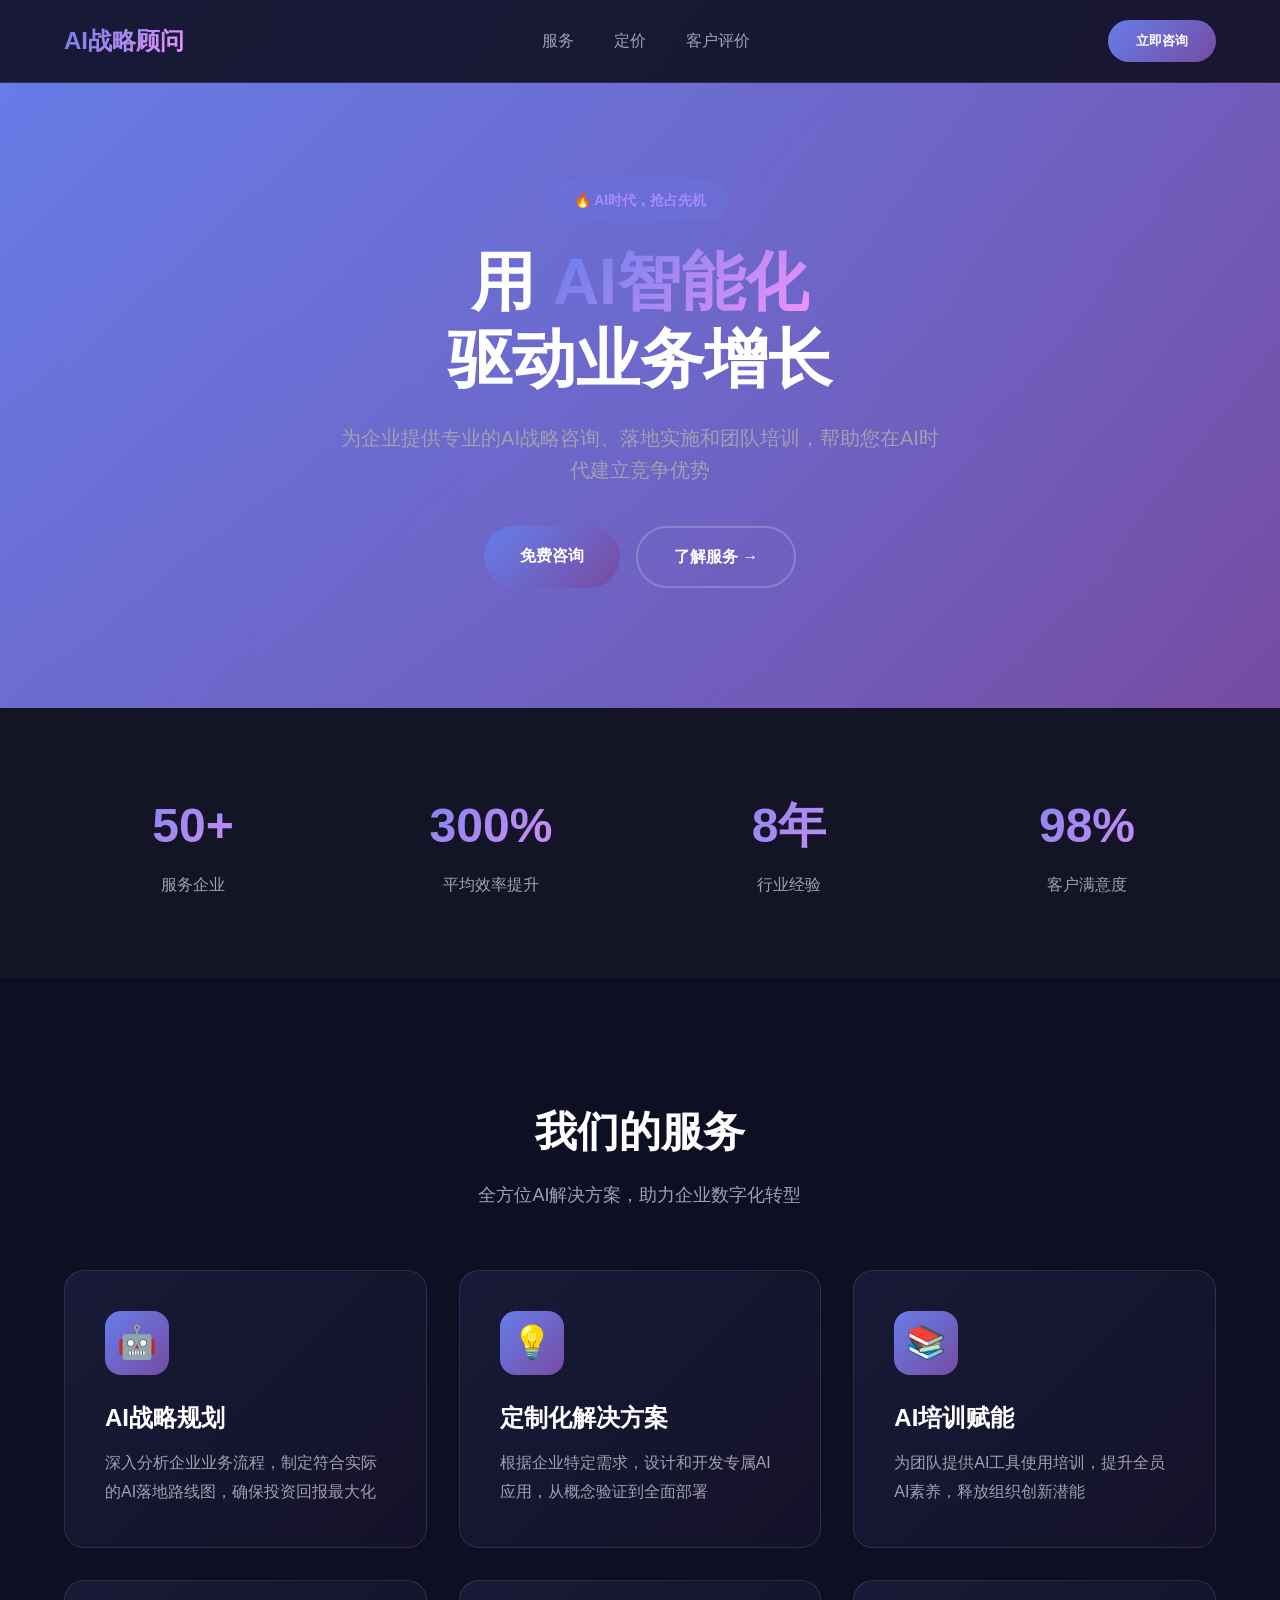
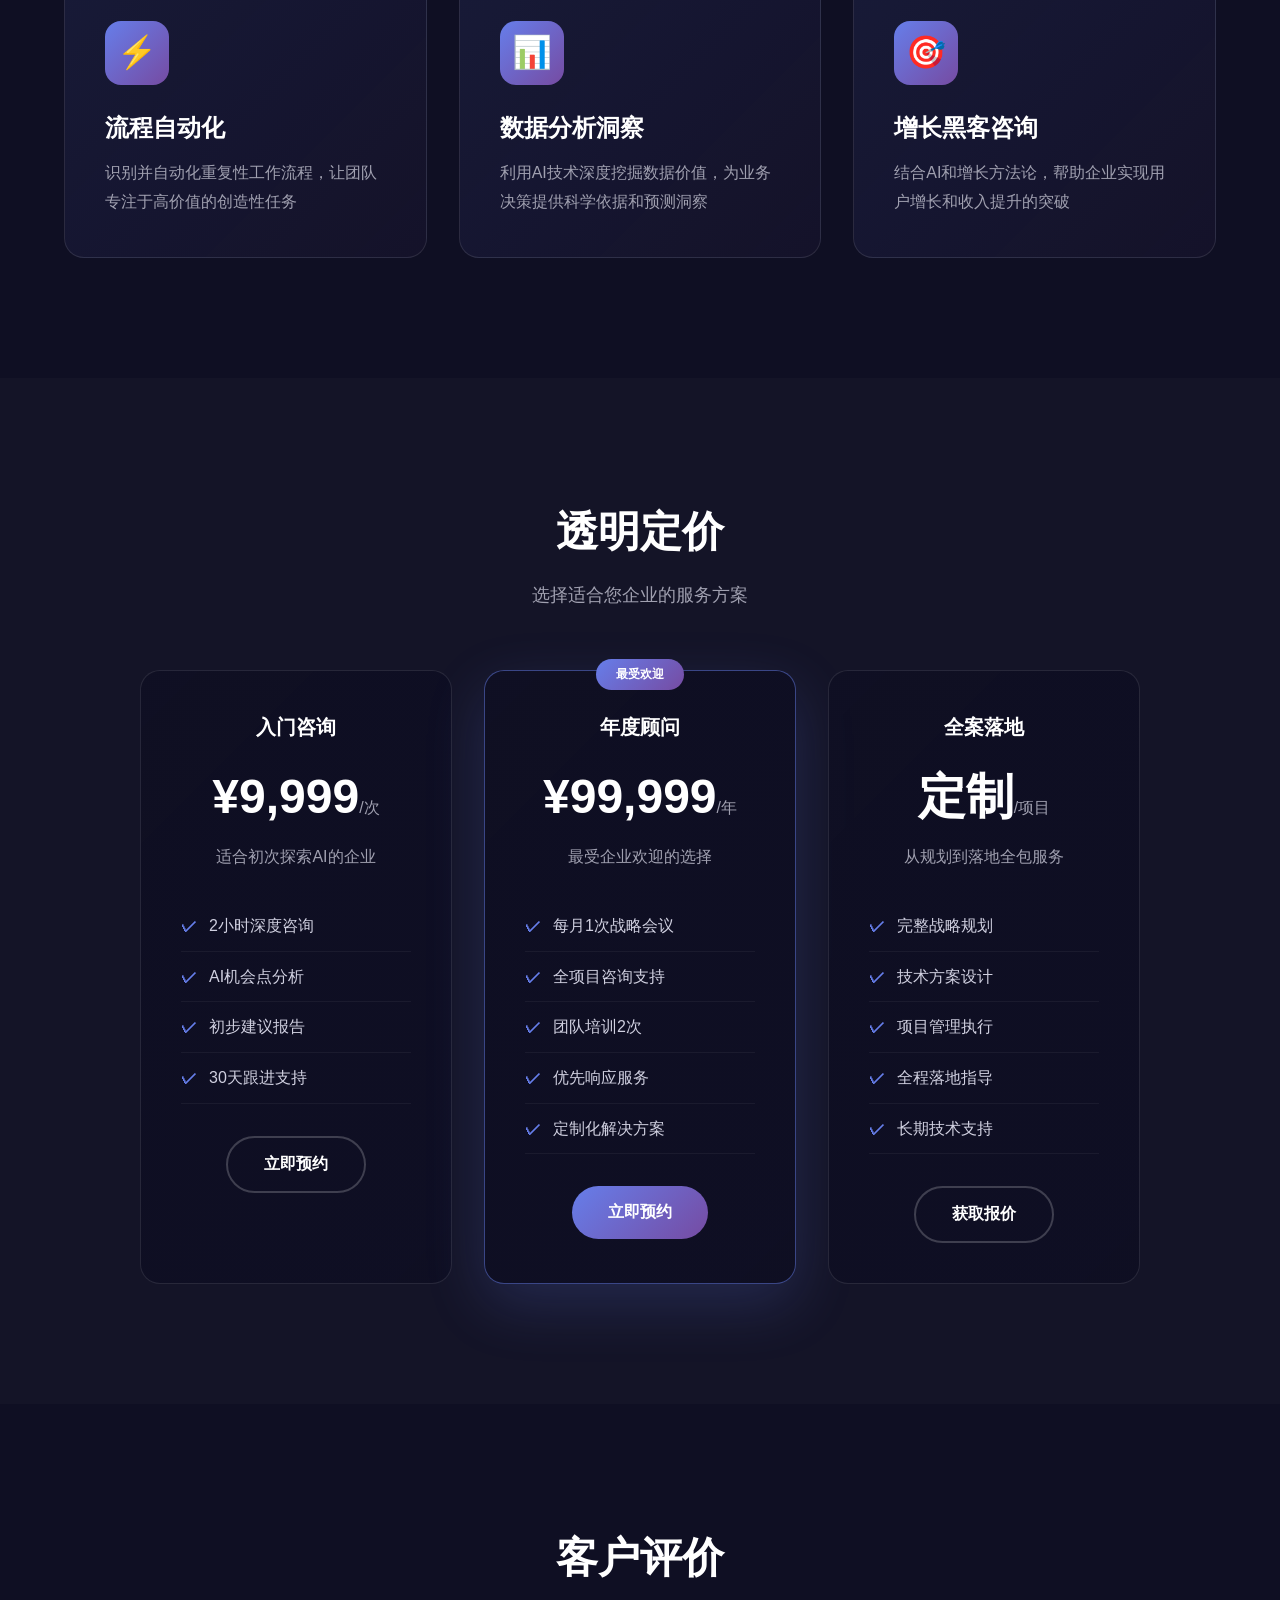
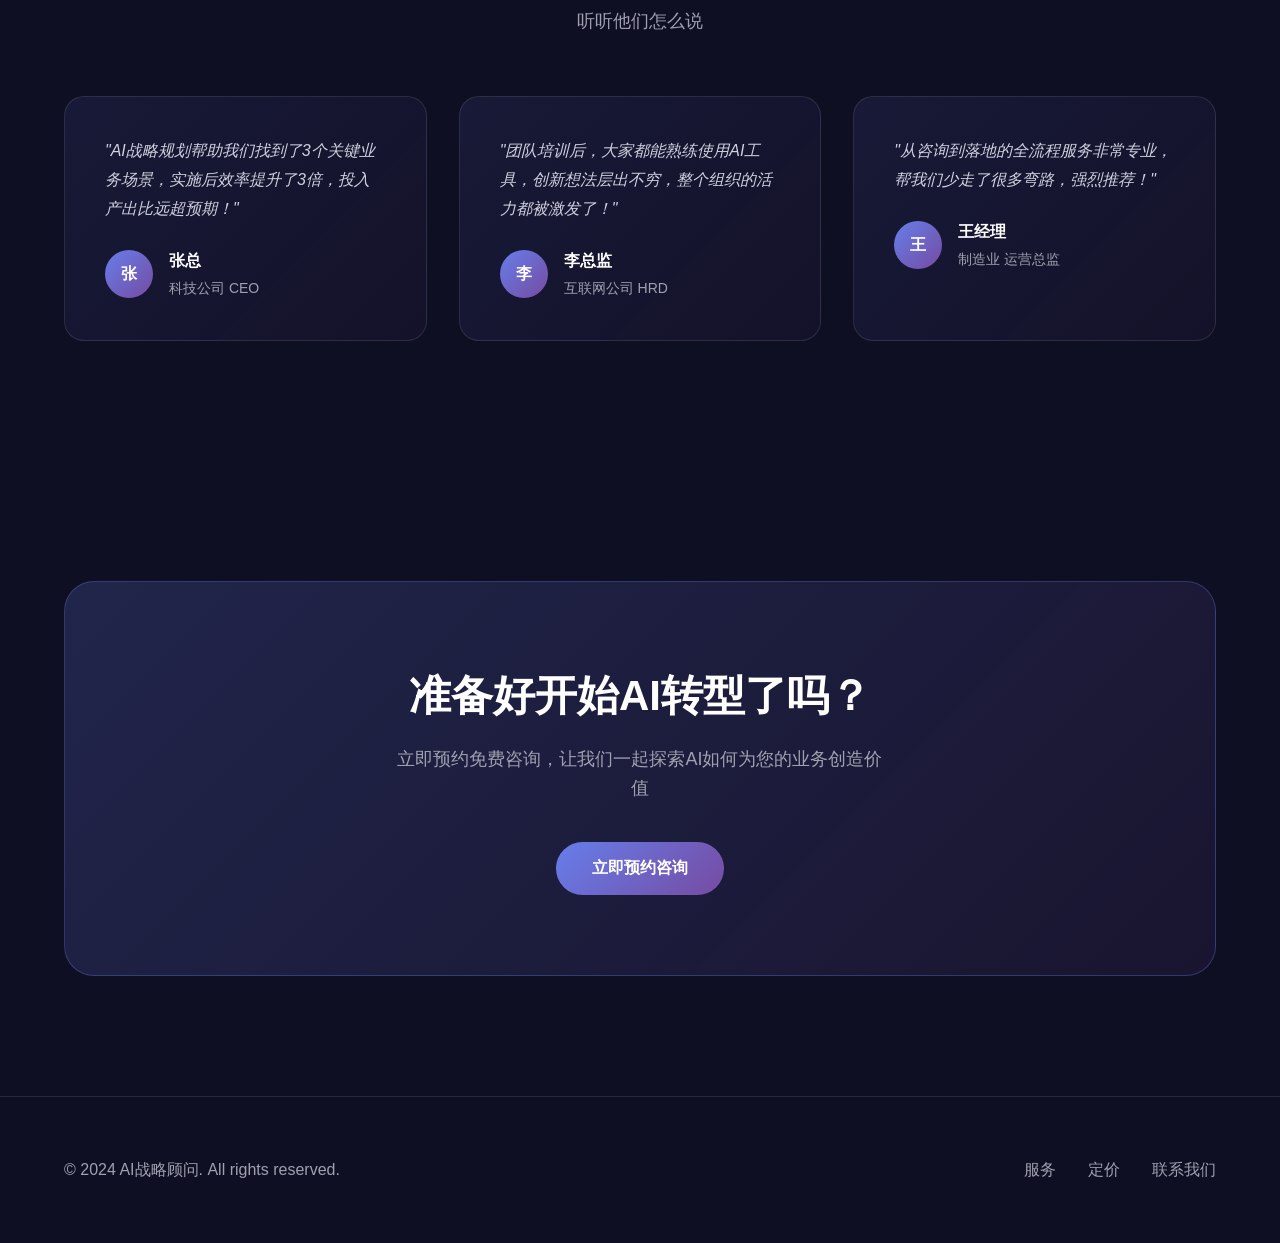
==== index.html @ d59cee10 "init project june" ====
<!DOCTYPE html>
<html lang="zh-CN">
<head>
    <meta charset="UTF-8">
    <meta name="viewport" content="width=device-width, initial-scale=1.0">
    <title>AI战略顾问 - 助力企业数字化转型</title>
    <style>
        * {
            margin: 0;
            padding: 0;
            box-sizing: border-box;
        }

        body {
            font-family: -apple-system, BlinkMacSystemFont, 'Segoe UI', Roboto, 'Helvetica Neue', Arial, sans-serif;
            line-height: 1.6;
            color: #1a1a2e;
            background: #0f0f23;
            overflow-x: hidden;
        }

        .gradient-bg {
            background: linear-gradient(135deg, #667eea 0%, #764ba2 50%, #f093fb 100%);
            background-size: 200% 200%;
            animation: gradientShift 8s ease infinite;
        }

        @keyframes gradientShift {
            0%, 100% { background-position: 0% 50%; }
            50% { background-position: 100% 50%; }
        }

        .container {
            max-width: 1200px;
            margin: 0 auto;
            padding: 0 24px;
        }

        header {
            position: fixed;
            top: 0;
            left: 0;
            right: 0;
            z-index: 100;
            background: rgba(15, 15, 35, 0.9);
            backdrop-filter: blur(20px);
            border-bottom: 1px solid rgba(255, 255, 255, 0.1);
        }

        .nav {
            display: flex;
            justify-content: space-between;
            align-items: center;
            padding: 20px 0;
        }

        .logo {
            font-size: 24px;
            font-weight: 700;
            background: linear-gradient(135deg, #667eea 0%, #f093fb 100%);
            -webkit-background-clip: text;
            -webkit-text-fill-color: transparent;
            background-clip: text;
        }

        .nav-links {
            display: flex;
            gap: 40px;
            list-style: none;
        }

        .nav-links a {
            color: #a0a0b0;
            text-decoration: none;
            font-weight: 500;
            transition: color 0.3s;
        }

        .nav-links a:hover {
            color: #fff;
        }

        .cta-btn {
            padding: 12px 28px;
            background: linear-gradient(135deg, #667eea 0%, #764ba2 100%);
            color: white;
            border: none;
            border-radius: 50px;
            font-weight: 600;
            cursor: pointer;
            transition: transform 0.3s, box-shadow 0.3s;
            text-decoration: none;
            display: inline-block;
        }

        .cta-btn:hover {
            transform: translateY(-2px);
            box-shadow: 0 10px 30px rgba(102, 126, 234, 0.4);
        }

        .hero {
            padding: 180px 0 120px;
            text-align: center;
            position: relative;
            overflow: hidden;
        }

        .hero::before {
            content: '';
            position: absolute;
            top: -50%;
            left: -50%;
            width: 200%;
            height: 200%;
            background: radial-gradient(circle, rgba(102, 126, 234, 0.15) 0%, transparent 50%);
            animation: pulse 4s ease-in-out infinite;
        }

        @keyframes pulse {
            0%, 100% { transform: scale(1); opacity: 0.5; }
            50% { transform: scale(1.1); opacity: 0.8; }
        }

        .hero-content {
            position: relative;
            z-index: 1;
        }

        .hero-badge {
            display: inline-block;
            padding: 8px 20px;
            background: rgba(102, 126, 234, 0.2);
            border: 1px solid rgba(102, 126, 234, 0.3);
            border-radius: 50px;
            color: #a78bfa;
            font-size: 14px;
            font-weight: 600;
            margin-bottom: 24px;
        }

        .hero h1 {
            font-size: 64px;
            font-weight: 800;
            color: #fff;
            margin-bottom: 24px;
            line-height: 1.2;
        }

        .hero h1 span {
            background: linear-gradient(135deg, #667eea 0%, #f093fb 100%);
            -webkit-background-clip: text;
            -webkit-text-fill-color: transparent;
            background-clip: text;
        }

        .hero p {
            font-size: 20px;
            color: #a0a0b0;
            max-width: 600px;
            margin: 0 auto 40px;
        }

        .hero-buttons {
            display: flex;
            gap: 16px;
            justify-content: center;
            flex-wrap: wrap;
        }

        .btn-primary {
            padding: 16px 36px;
            background: linear-gradient(135deg, #667eea 0%, #764ba2 100%);
            color: white;
            border: none;
            border-radius: 50px;
            font-size: 16px;
            font-weight: 600;
            cursor: pointer;
            transition: transform 0.3s, box-shadow 0.3s;
            text-decoration: none;
        }

        .btn-primary:hover {
            transform: translateY(-3px);
            box-shadow: 0 15px 40px rgba(102, 126, 234, 0.4);
        }

        .btn-secondary {
            padding: 16px 36px;
            background: transparent;
            color: #fff;
            border: 2px solid rgba(255, 255, 255, 0.2);
            border-radius: 50px;
            font-size: 16px;
            font-weight: 600;
            cursor: pointer;
            transition: all 0.3s;
            text-decoration: none;
        }

        .btn-secondary:hover {
            border-color: #667eea;
            background: rgba(102, 126, 234, 0.1);
        }

        .stats {
            padding: 80px 0;
            background: rgba(255, 255, 255, 0.02);
        }

        .stats-grid {
            display: grid;
            grid-template-columns: repeat(auto-fit, minmax(200px, 1fr));
            gap: 40px;
            text-align: center;
        }

        .stat-item h3 {
            font-size: 48px;
            font-weight: 800;
            background: linear-gradient(135deg, #667eea 0%, #f093fb 100%);
            -webkit-background-clip: text;
            -webkit-text-fill-color: transparent;
            background-clip: text;
            margin-bottom: 8px;
        }

        .stat-item p {
            color: #a0a0b0;
            font-size: 16px;
        }

        .services {
            padding: 120px 0;
        }

        .section-title {
            text-align: center;
            margin-bottom: 60px;
        }

        .section-title h2 {
            font-size: 42px;
            font-weight: 800;
            color: #fff;
            margin-bottom: 16px;
        }

        .section-title p {
            color: #a0a0b0;
            font-size: 18px;
        }

        .services-grid {
            display: grid;
            grid-template-columns: repeat(auto-fit, minmax(320px, 1fr));
            gap: 32px;
        }

        .service-card {
            background: linear-gradient(135deg, rgba(102, 126, 234, 0.1) 0%, rgba(118, 75, 162, 0.05) 100%);
            border: 1px solid rgba(255, 255, 255, 0.1);
            border-radius: 20px;
            padding: 40px;
            transition: all 0.3s;
            position: relative;
            overflow: hidden;
        }

        .service-card::before {
            content: '';
            position: absolute;
            top: 0;
            left: 0;
            right: 0;
            height: 3px;
            background: linear-gradient(90deg, #667eea 0%, #764ba2 50%, #f093fb 100%);
            transform: scaleX(0);
            transition: transform 0.3s;
        }

        .service-card:hover {
            transform: translateY(-8px);
            border-color: rgba(102, 126, 234, 0.3);
            box-shadow: 0 20px 60px rgba(102, 126, 234, 0.15);
        }

        .service-card:hover::before {
            transform: scaleX(1);
        }

        .service-icon {
            width: 64px;
            height: 64px;
            background: linear-gradient(135deg, #667eea 0%, #764ba2 100%);
            border-radius: 16px;
            display: flex;
            align-items: center;
            justify-content: center;
            font-size: 32px;
            margin-bottom: 24px;
        }

        .service-card h3 {
            font-size: 24px;
            color: #fff;
            margin-bottom: 12px;
        }

        .service-card p {
            color: #a0a0b0;
            line-height: 1.8;
        }

        .pricing {
            padding: 120px 0;
            background: rgba(255, 255, 255, 0.02);
        }

        .pricing-grid {
            display: grid;
            grid-template-columns: repeat(auto-fit, minmax(300px, 1fr));
            gap: 32px;
            max-width: 1000px;
            margin: 0 auto;
        }

        .pricing-card {
            background: linear-gradient(135deg, rgba(15, 15, 35, 0.95) 0%, rgba(15, 15, 35, 0.98) 100%);
            border: 1px solid rgba(255, 255, 255, 0.1);
            border-radius: 20px;
            padding: 40px;
            text-align: center;
            transition: all 0.3s;
            position: relative;
        }

        .pricing-card.featured {
            border-color: rgba(102, 126, 234, 0.5);
            box-shadow: 0 20px 60px rgba(102, 126, 234, 0.2);
        }

        .pricing-card.featured::before {
            content: '最受欢迎';
            position: absolute;
            top: -12px;
            left: 50%;
            transform: translateX(-50%);
            background: linear-gradient(135deg, #667eea 0%, #764ba2 100%);
            color: white;
            padding: 6px 20px;
            border-radius: 20px;
            font-size: 12px;
            font-weight: 600;
        }

        .pricing-card:hover {
            transform: translateY(-8px);
        }

        .pricing-name {
            font-size: 20px;
            font-weight: 700;
            color: #fff;
            margin-bottom: 16px;
        }

        .pricing-price {
            font-size: 48px;
            font-weight: 800;
            color: #fff;
            margin-bottom: 8px;
        }

        .pricing-price span {
            font-size: 16px;
            color: #a0a0b0;
            font-weight: 400;
        }

        .pricing-desc {
            color: #a0a0b0;
            margin-bottom: 32px;
        }

        .pricing-features {
            list-style: none;
            margin-bottom: 32px;
            text-align: left;
        }

        .pricing-features li {
            padding: 12px 0;
            color: #d0d0e0;
            border-bottom: 1px solid rgba(255, 255, 255, 0.05);
        }

        .pricing-features li::before {
            content: '✓';
            color: #667eea;
            margin-right: 12px;
            font-weight: bold;
        }

        .testimonials {
            padding: 120px 0;
        }

        .testimonials-grid {
            display: grid;
            grid-template-columns: repeat(auto-fit, minmax(320px, 1fr));
            gap: 32px;
        }

        .testimonial-card {
            background: linear-gradient(135deg, rgba(102, 126, 234, 0.1) 0%, rgba(118, 75, 162, 0.05) 100%);
            border: 1px solid rgba(255, 255, 255, 0.1);
            border-radius: 20px;
            padding: 40px;
        }

        .testimonial-content {
            color: #d0d0e0;
            font-size: 16px;
            line-height: 1.8;
            margin-bottom: 24px;
            font-style: italic;
        }

        .testimonial-author {
            display: flex;
            align-items: center;
            gap: 16px;
        }

        .author-avatar {
            width: 48px;
            height: 48px;
            background: linear-gradient(135deg, #667eea 0%, #764ba2 100%);
            border-radius: 50%;
            display: flex;
            align-items: center;
            justify-content: center;
            color: white;
            font-weight: bold;
        }

        .author-info h4 {
            color: #fff;
            font-size: 16px;
            margin-bottom: 4px;
        }

        .author-info p {
            color: #a0a0b0;
            font-size: 14px;
        }

        .cta {
            padding: 120px 0;
            text-align: center;
        }

        .cta-content {
            background: linear-gradient(135deg, rgba(102, 126, 234, 0.2) 0%, rgba(118, 75, 162, 0.1) 100%);
            border: 1px solid rgba(102, 126, 234, 0.3);
            border-radius: 30px;
            padding: 80px 40px;
        }

        .cta h2 {
            font-size: 42px;
            font-weight: 800;
            color: #fff;
            margin-bottom: 16px;
        }

        .cta p {
            color: #a0a0b0;
            font-size: 18px;
            margin-bottom: 40px;
            max-width: 500px;
            margin-left: auto;
            margin-right: auto;
        }

        footer {
            padding: 60px 0;
            border-top: 1px solid rgba(255, 255, 255, 0.1);
        }

        .footer-content {
            display: flex;
            justify-content: space-between;
            align-items: center;
            flex-wrap: wrap;
            gap: 24px;
        }

        .footer-left {
            color: #a0a0b0;
        }

        .footer-links {
            display: flex;
            gap: 32px;
            list-style: none;
        }

        .footer-links a {
            color: #a0a0b0;
            text-decoration: none;
            transition: color 0.3s;
        }

        .footer-links a:hover {
            color: #fff;
        }

        .modal-overlay {
            display: none;
            position: fixed;
            top: 0;
            left: 0;
            width: 100%;
            height: 100%;
            background: rgba(0, 0, 0, 0.85);
            z-index: 1000;
            justify-content: center;
            align-items: center;
            backdrop-filter: blur(10px);
        }

        .modal-overlay.active {
            display: flex;
        }

        .modal {
            background: linear-gradient(135deg, #1a1a2e 0%, #0f0f23 100%);
            padding: 48px;
            border-radius: 24px;
            text-align: center;
            max-width: 440px;
            border: 1px solid rgba(255, 255, 255, 0.1);
            box-shadow: 0 30px 80px rgba(0, 0, 0, 0.5);
            animation: modalIn 0.3s ease;
        }

        @keyframes modalIn {
            from {
                opacity: 0;
                transform: scale(0.9);
            }
            to {
                opacity: 1;
                transform: scale(1);
            }
        }

        .modal h3 {
            color: #fff;
            margin-bottom: 24px;
            font-size: 24px;
        }

        .qr-code {
            width: 280px;
            height: 280px;
            margin: 0 auto 20px;
            border-radius: 16px;
            overflow: hidden;
            border: 2px solid rgba(255, 255, 255, 0.1);
            background: white;
        }

        .qr-code img {
            width: 100%;
            height: 100%;
            object-fit: cover;
        }

        .modal p {
            color: #a0a0b0;
            margin-bottom: 16px;
            font-size: 15px;
        }

        .wechat-id {
            background: rgba(102, 126, 234, 0.1);
            padding: 16px;
            border-radius: 12px;
            margin-bottom: 24px;
            border: 1px solid rgba(102, 126, 234, 0.2);
        }

        .wechat-id p {
            margin-bottom: 8px;
        }

        .wechat-id .id {
            font-size: 22px;
            font-weight: 700;
            color: #667eea;
        }

        .close-btn {
            display: inline-block;
            padding: 12px 40px;
            background: linear-gradient(135deg, #667eea 0%, #764ba2 100%);
            color: white;
            border: none;
            border-radius: 50px;
            cursor: pointer;
            font-size: 16px;
            font-weight: 600;
            transition: transform 0.3s;
        }

        .close-btn:hover {
            transform: scale(1.05);
        }

        @media (max-width: 768px) {
            .hero h1 {
                font-size: 40px;
            }

            .section-title h2 {
                font-size: 32px;
            }

            .nav-links {
                display: none;
            }

            .cta-content {
                padding: 60px 24px;
            }

            .cta h2 {
                font-size: 32px;
            }
        }
    </style>
</head>
<body>
    <header>
        <div class="container">
            <nav class="nav">
                <div class="logo">AI战略顾问</div>
                <ul class="nav-links">
                    <li><a href="#services">服务</a></li>
                    <li><a href="#pricing">定价</a></li>
                    <li><a href="#testimonials">客户评价</a></li>
                </ul>
                <button class="cta-btn" onclick="openModal()">立即咨询</button>
            </nav>
        </div>
    </header>

    <section class="hero gradient-bg">
        <div class="container">
            <div class="hero-content">
                <div class="hero-badge">🔥 AI时代，抢占先机</div>
                <h1>用 <span>AI智能化</span><br>驱动业务增长</h1>
                <p>为企业提供专业的AI战略咨询、落地实施和团队培训，帮助您在AI时代建立竞争优势</p>
                <div class="hero-buttons">
                    <button class="btn-primary" onclick="openModal()">免费咨询</button>
                    <a href="#services" class="btn-secondary">了解服务 →</a>
                </div>
            </div>
        </div>
    </section>

    <section class="stats">
        <div class="container">
            <div class="stats-grid">
                <div class="stat-item">
                    <h3>50+</h3>
                    <p>服务企业</p>
                </div>
                <div class="stat-item">
                    <h3>300%</h3>
                    <p>平均效率提升</p>
                </div>
                <div class="stat-item">
                    <h3>8年</h3>
                    <p>行业经验</p>
                </div>
                <div class="stat-item">
                    <h3>98%</h3>
                    <p>客户满意度</p>
                </div>
            </div>
        </div>
    </section>

    <section class="services" id="services">
        <div class="container">
            <div class="section-title">
                <h2>我们的服务</h2>
                <p>全方位AI解决方案，助力企业数字化转型</p>
            </div>
            <div class="services-grid">
                <div class="service-card">
                    <div class="service-icon">🤖</div>
                    <h3>AI战略规划</h3>
                    <p>深入分析企业业务流程，制定符合实际的AI落地路线图，确保投资回报最大化</p>
                </div>
                <div class="service-card">
                    <div class="service-icon">💡</div>
                    <h3>定制化解决方案</h3>
                    <p>根据企业特定需求，设计和开发专属AI应用，从概念验证到全面部署</p>
                </div>
                <div class="service-card">
                    <div class="service-icon">📚</div>
                    <h3>AI培训赋能</h3>
                    <p>为团队提供AI工具使用培训，提升全员AI素养，释放组织创新潜能</p>
                </div>
                <div class="service-card">
                    <div class="service-icon">⚡</div>
                    <h3>流程自动化</h3>
                    <p>识别并自动化重复性工作流程，让团队专注于高价值的创造性任务</p>
                </div>
                <div class="service-card">
                    <div class="service-icon">📊</div>
                    <h3>数据分析洞察</h3>
                    <p>利用AI技术深度挖掘数据价值，为业务决策提供科学依据和预测洞察</p>
                </div>
                <div class="service-card">
                    <div class="service-icon">🎯</div>
                    <h3>增长黑客咨询</h3>
                    <p>结合AI和增长方法论，帮助企业实现用户增长和收入提升的突破</p>
                </div>
            </div>
        </div>
    </section>

    <section class="pricing" id="pricing">
        <div class="container">
            <div class="section-title">
                <h2>透明定价</h2>
                <p>选择适合您企业的服务方案</p>
            </div>
            <div class="pricing-grid">
                <div class="pricing-card">
                    <div class="pricing-name">入门咨询</div>
                    <div class="pricing-price">¥9,999<span>/次</span></div>
                    <p class="pricing-desc">适合初次探索AI的企业</p>
                    <ul class="pricing-features">
                        <li>2小时深度咨询</li>
                        <li>AI机会点分析</li>
                        <li>初步建议报告</li>
                        <li>30天跟进支持</li>
                    </ul>
                    <button class="btn-secondary" onclick="openModal()">立即预约</button>
                </div>
                <div class="pricing-card featured">
                    <div class="pricing-name">年度顾问</div>
                    <div class="pricing-price">¥99,999<span>/年</span></div>
                    <p class="pricing-desc">最受企业欢迎的选择</p>
                    <ul class="pricing-features">
                        <li>每月1次战略会议</li>
                        <li>全项目咨询支持</li>
                        <li>团队培训2次</li>
                        <li>优先响应服务</li>
                        <li>定制化解决方案</li>
                    </ul>
                    <button class="btn-primary" onclick="openModal()">立即预约</button>
                </div>
                <div class="pricing-card">
                    <div class="pricing-name">全案落地</div>
                    <div class="pricing-price">定制<span>/项目</span></div>
                    <p class="pricing-desc">从规划到落地全包服务</p>
                    <ul class="pricing-features">
                        <li>完整战略规划</li>
                        <li>技术方案设计</li>
                        <li>项目管理执行</li>
                        <li>全程落地指导</li>
                        <li>长期技术支持</li>
                    </ul>
                    <button class="btn-secondary" onclick="openModal()">获取报价</button>
                </div>
            </div>
        </div>
    </section>

    <section class="testimonials" id="testimonials">
        <div class="container">
            <div class="section-title">
                <h2>客户评价</h2>
                <p>听听他们怎么说</p>
            </div>
            <div class="testimonials-grid">
                <div class="testimonial-card">
                    <p class="testimonial-content">"AI战略规划帮助我们找到了3个关键业务场景，实施后效率提升了3倍，投入产出比远超预期！"</p>
                    <div class="testimonial-author">
                        <div class="author-avatar">张</div>
                        <div class="author-info">
                            <h4>张总</h4>
                            <p>科技公司 CEO</p>
                        </div>
                    </div>
                </div>
                <div class="testimonial-card">
                    <p class="testimonial-content">"团队培训后，大家都能熟练使用AI工具，创新想法层出不穷，整个组织的活力都被激发了！"</p>
                    <div class="testimonial-author">
                        <div class="author-avatar">李</div>
                        <div class="author-info">
                            <h4>李总监</h4>
                            <p>互联网公司 HRD</p>
                        </div>
                    </div>
                </div>
                <div class="testimonial-card">
                    <p class="testimonial-content">"从咨询到落地的全流程服务非常专业，帮我们少走了很多弯路，强烈推荐！"</p>
                    <div class="testimonial-author">
                        <div class="author-avatar">王</div>
                        <div class="author-info">
                            <h4>王经理</h4>
                            <p>制造业 运营总监</p>
                        </div>
                    </div>
                </div>
            </div>
        </div>
    </section>

    <section class="cta">
        <div class="container">
            <div class="cta-content">
                <h2>准备好开始AI转型了吗？</h2>
                <p>立即预约免费咨询，让我们一起探索AI如何为您的业务创造价值</p>
                <button class="btn-primary" onclick="openModal()">立即预约咨询</button>
            </div>
        </div>
    </section>

    <footer>
        <div class="container">
            <div class="footer-content">
                <div class="footer-left">
                    <p>&copy; 2024 AI战略顾问. All rights reserved.</p>
                </div>
                <ul class="footer-links">
                    <li><a href="#services">服务</a></li>
                    <li><a href="#pricing">定价</a></li>
                    <li><a href="#" onclick="openModal()">联系我们</a></li>
                </ul>
            </div>
        </div>
    </footer>

    <div class="modal-overlay" id="modalOverlay" onclick="closeModal(event)">
        <div class="modal" onclick="event.stopPropagation()">
            <h3>👋 添加微信咨询</h3>
            <div class="qr-code">
                <img src="img/wechat-qrcode.jpg" alt="微信二维码" id="qrCodeImg">
            </div>
            <p>方式一：扫码添加</p>
            <div class="wechat-id">
                <p>方式二：搜索微信号</p>
                <p class="id">18301181915</p>
            </div>
            <p style="margin-bottom: 24px;">备注"AI咨询"哦～</p>
            <button class="close-btn" onclick="closeModal()">关闭</button>
        </div>
    </div>

    <script>
        function openModal() {
            document.getElementById('modalOverlay').classList.add('active');
        }

        function closeModal(event) {
            if (!event || event.target.id === 'modalOverlay' || event.target.classList.contains('close-btn')) {
                document.getElementById('modalOverlay').classList.remove('active');
            }
        }

        document.addEventListener('keydown', function(event) {
            if (event.key === 'Escape') {
                closeModal();
            }
        });
    </script>
</body>
</html>
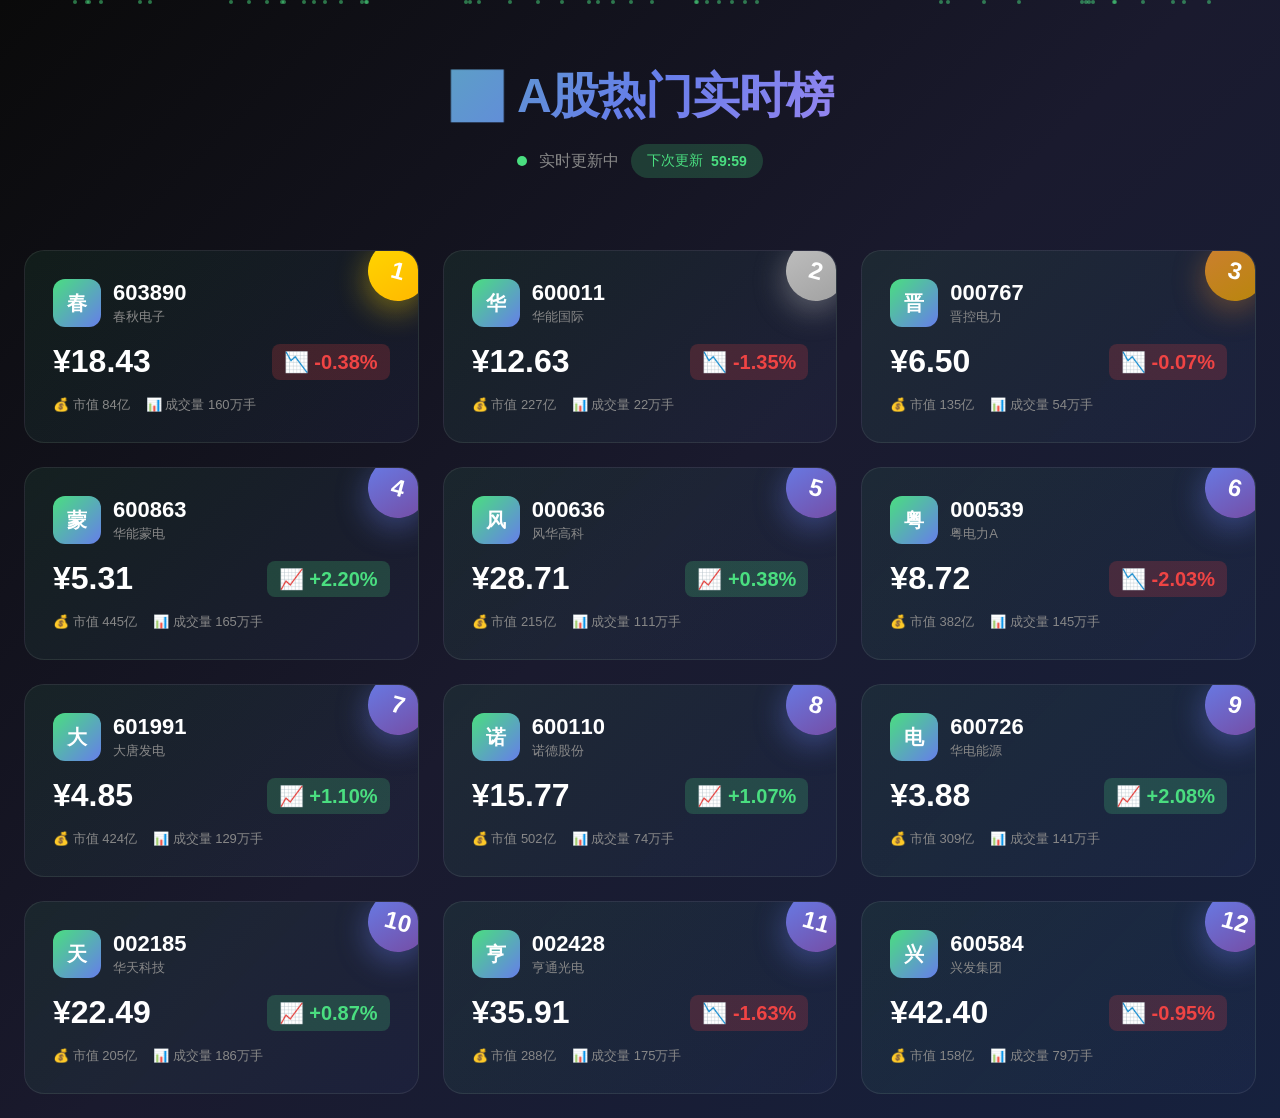
==== commit bfa07925: "修改" ====
--- a/index.html
+++ b/index.html
@@ -3,7 +3,7 @@
 <head>
     <meta charset="UTF-8">
     <meta name="viewport" content="width=device-width, initial-scale=1.0">
-    <title>AI战略顾问 - 助力企业数字化转型</title>
+    <title>📈 热门股票实时榜</title>
     <style>
         * {
             margin: 0;
@@ -13,876 +13,529 @@
 
         body {
             font-family: -apple-system, BlinkMacSystemFont, 'Segoe UI', Roboto, 'Helvetica Neue', Arial, sans-serif;
-            line-height: 1.6;
-            color: #1a1a2e;
-            background: #0f0f23;
+            background: linear-gradient(135deg, #0a0a0a 0%, #1a1a2e 50%, #16213e 100%);
+            min-height: 100vh;
+            color: #fff;
             overflow-x: hidden;
         }
 
-        .gradient-bg {
-            background: linear-gradient(135deg, #667eea 0%, #764ba2 50%, #f093fb 100%);
-            background-size: 200% 200%;
-            animation: gradientShift 8s ease infinite;
-        }
-
-        @keyframes gradientShift {
-            0%, 100% { background-position: 0% 50%; }
-            50% { background-position: 100% 50%; }
-        }
-
         .container {
-            max-width: 1200px;
+            max-width: 1400px;
             margin: 0 auto;
-            padding: 0 24px;
+            padding: 24px;
         }
 
         header {
-            position: fixed;
-            top: 0;
-            left: 0;
-            right: 0;
-            z-index: 100;
-            background: rgba(15, 15, 35, 0.9);
-            backdrop-filter: blur(20px);
-            border-bottom: 1px solid rgba(255, 255, 255, 0.1);
-        }
-
-        .nav {
-            display: flex;
-            justify-content: space-between;
-            align-items: center;
-            padding: 20px 0;
-        }
-
-        .logo {
-            font-size: 24px;
-            font-weight: 700;
-            background: linear-gradient(135deg, #667eea 0%, #f093fb 100%);
+            text-align: center;
+            padding: 40px 0;
+            position: relative;
+        }
+
+        .glow-text {
+            font-size: 48px;
+            font-weight: 900;
+            background: linear-gradient(135deg, #4ade80 0%, #667eea 50%, #f093fb 100%);
             -webkit-background-clip: text;
             -webkit-text-fill-color: transparent;
             background-clip: text;
-        }
-
-        .nav-links {
-            display: flex;
-            gap: 40px;
-            list-style: none;
-        }
-
-        .nav-links a {
+            animation: glow 3s ease-in-out infinite;
+            letter-spacing: -1px;
+        }
+
+        @keyframes glow {
+            0%, 100% { filter: drop-shadow(0 0 20px rgba(74, 222, 128, 0.5)); }
+            50% { filter: drop-shadow(0 0 40px rgba(240, 147, 251, 0.8)); }
+        }
+
+        .subtitle {
+            margin-top: 16px;
+            font-size: 16px;
+            color: #888;
+            display: flex;
+            align-items: center;
+            justify-content: center;
+            gap: 12px;
+        }
+
+        .status-dot {
+            width: 10px;
+            height: 10px;
+            background: #4ade80;
+            border-radius: 50%;
+            animation: pulse 2s ease-in-out infinite;
+        }
+
+        @keyframes pulse {
+            0%, 100% { transform: scale(1); opacity: 1; }
+            50% { transform: scale(1.5); opacity: 0.5; }
+        }
+
+        .countdown {
+            display: inline-flex;
+            align-items: center;
+            gap: 8px;
+            background: rgba(74, 222, 128, 0.2);
+            padding: 8px 16px;
+            border-radius: 20px;
+            font-size: 14px;
+            color: #4ade80;
+        }
+
+        .market-tabs {
+            display: flex;
+            justify-content: center;
+            gap: 12px;
+            margin: 40px 0;
+            flex-wrap: wrap;
+        }
+
+        .tab-btn {
+            padding: 14px 28px;
+            background: rgba(255, 255, 255, 0.05);
+            border: 1px solid rgba(255, 255, 255, 0.1);
+            border-radius: 50px;
             color: #a0a0b0;
-            text-decoration: none;
-            font-weight: 500;
-            transition: color 0.3s;
-        }
-
-        .nav-links a:hover {
-            color: #fff;
-        }
-
-        .cta-btn {
-            padding: 12px 28px;
-            background: linear-gradient(135deg, #667eea 0%, #764ba2 100%);
-            color: white;
-            border: none;
-            border-radius: 50px;
-            font-weight: 600;
-            cursor: pointer;
-            transition: transform 0.3s, box-shadow 0.3s;
-            text-decoration: none;
-            display: inline-block;
-        }
-
-        .cta-btn:hover {
-            transform: translateY(-2px);
-            box-shadow: 0 10px 30px rgba(102, 126, 234, 0.4);
-        }
-
-        .hero {
-            padding: 180px 0 120px;
-            text-align: center;
-            position: relative;
-            overflow: hidden;
-        }
-
-        .hero::before {
-            content: '';
-            position: absolute;
-            top: -50%;
-            left: -50%;
-            width: 200%;
-            height: 200%;
-            background: radial-gradient(circle, rgba(102, 126, 234, 0.15) 0%, transparent 50%);
-            animation: pulse 4s ease-in-out infinite;
-        }
-
-        @keyframes pulse {
-            0%, 100% { transform: scale(1); opacity: 0.5; }
-            50% { transform: scale(1.1); opacity: 0.8; }
-        }
-
-        .hero-content {
-            position: relative;
-            z-index: 1;
-        }
-
-        .hero-badge {
-            display: inline-block;
-            padding: 8px 20px;
-            background: rgba(102, 126, 234, 0.2);
-            border: 1px solid rgba(102, 126, 234, 0.3);
-            border-radius: 50px;
-            color: #a78bfa;
-            font-size: 14px;
-            font-weight: 600;
-            margin-bottom: 24px;
-        }
-
-        .hero h1 {
-            font-size: 64px;
-            font-weight: 800;
-            color: #fff;
-            margin-bottom: 24px;
-            line-height: 1.2;
-        }
-
-        .hero h1 span {
-            background: linear-gradient(135deg, #667eea 0%, #f093fb 100%);
-            -webkit-background-clip: text;
-            -webkit-text-fill-color: transparent;
-            background-clip: text;
-        }
-
-        .hero p {
-            font-size: 20px;
-            color: #a0a0b0;
-            max-width: 600px;
-            margin: 0 auto 40px;
-        }
-
-        .hero-buttons {
-            display: flex;
-            gap: 16px;
-            justify-content: center;
-            flex-wrap: wrap;
-        }
-
-        .btn-primary {
-            padding: 16px 36px;
-            background: linear-gradient(135deg, #667eea 0%, #764ba2 100%);
-            color: white;
-            border: none;
-            border-radius: 50px;
-            font-size: 16px;
-            font-weight: 600;
-            cursor: pointer;
-            transition: transform 0.3s, box-shadow 0.3s;
-            text-decoration: none;
-        }
-
-        .btn-primary:hover {
-            transform: translateY(-3px);
-            box-shadow: 0 15px 40px rgba(102, 126, 234, 0.4);
-        }
-
-        .btn-secondary {
-            padding: 16px 36px;
-            background: transparent;
-            color: #fff;
-            border: 2px solid rgba(255, 255, 255, 0.2);
-            border-radius: 50px;
-            font-size: 16px;
+            font-size: 15px;
             font-weight: 600;
             cursor: pointer;
             transition: all 0.3s;
-            text-decoration: none;
-        }
-
-        .btn-secondary:hover {
-            border-color: #667eea;
-            background: rgba(102, 126, 234, 0.1);
-        }
-
-        .stats {
-            padding: 80px 0;
-            background: rgba(255, 255, 255, 0.02);
-        }
-
-        .stats-grid {
+        }
+
+        .tab-btn:hover {
+            border-color: rgba(74, 222, 128, 0.5);
+            color: #fff;
+            transform: translateY(-2px);
+        }
+
+        .tab-btn.active {
+            background: linear-gradient(135deg, #4ade80 0%, #667eea 100%);
+            border-color: transparent;
+            color: #fff;
+            box-shadow: 0 10px 30px rgba(74, 222, 128, 0.3);
+        }
+
+        .stocks-grid {
             display: grid;
-            grid-template-columns: repeat(auto-fit, minmax(200px, 1fr));
-            gap: 40px;
-            text-align: center;
-        }
-
-        .stat-item h3 {
-            font-size: 48px;
-            font-weight: 800;
-            background: linear-gradient(135deg, #667eea 0%, #f093fb 100%);
-            -webkit-background-clip: text;
-            -webkit-text-fill-color: transparent;
-            background-clip: text;
-            margin-bottom: 8px;
-        }
-
-        .stat-item p {
-            color: #a0a0b0;
-            font-size: 16px;
-        }
-
-        .services {
-            padding: 120px 0;
-        }
-
-        .section-title {
-            text-align: center;
-            margin-bottom: 60px;
-        }
-
-        .section-title h2 {
-            font-size: 42px;
-            font-weight: 800;
-            color: #fff;
-            margin-bottom: 16px;
-        }
-
-        .section-title p {
-            color: #a0a0b0;
-            font-size: 18px;
-        }
-
-        .services-grid {
-            display: grid;
-            grid-template-columns: repeat(auto-fit, minmax(320px, 1fr));
-            gap: 32px;
-        }
-
-        .service-card {
-            background: linear-gradient(135deg, rgba(102, 126, 234, 0.1) 0%, rgba(118, 75, 162, 0.05) 100%);
-            border: 1px solid rgba(255, 255, 255, 0.1);
+            grid-template-columns: repeat(auto-fill, minmax(340px, 1fr));
+            gap: 24px;
+            margin-top: 32px;
+        }
+
+        .stock-card {
+            background: linear-gradient(135deg, rgba(74, 222, 128, 0.08) 0%, rgba(102, 126, 234, 0.05) 100%);
+            border: 1px solid rgba(255, 255, 255, 0.08);
             border-radius: 20px;
-            padding: 40px;
-            transition: all 0.3s;
+            padding: 28px;
             position: relative;
             overflow: hidden;
-        }
-
-        .service-card::before {
+            cursor: pointer;
+            transition: all 0.4s cubic-bezier(0.175, 0.885, 0.32, 1.275);
+        }
+
+        .stock-card.up::before {
             content: '';
             position: absolute;
             top: 0;
             left: 0;
             right: 0;
-            height: 3px;
-            background: linear-gradient(90deg, #667eea 0%, #764ba2 50%, #f093fb 100%);
+            height: 4px;
+            background: linear-gradient(90deg, #4ade80 0%, #22c55e 100%);
             transform: scaleX(0);
-            transition: transform 0.3s;
-        }
-
-        .service-card:hover {
-            transform: translateY(-8px);
-            border-color: rgba(102, 126, 234, 0.3);
-            box-shadow: 0 20px 60px rgba(102, 126, 234, 0.15);
-        }
-
-        .service-card:hover::before {
+            transform-origin: left;
+            transition: transform 0.4s;
+        }
+
+        .stock-card.down::before {
+            content: '';
+            position: absolute;
+            top: 0;
+            left: 0;
+            right: 0;
+            height: 4px;
+            background: linear-gradient(90deg, #ef4444 0%, #dc2626 100%);
+            transform: scaleX(0);
+            transform-origin: left;
+            transition: transform 0.4s;
+        }
+
+        .stock-card:hover {
+            transform: translateY(-8px) scale(1.02);
+            box-shadow: 0 20px 60px rgba(74, 222, 128, 0.15);
+        }
+
+        .stock-card:hover::before {
             transform: scaleX(1);
         }
 
-        .service-icon {
-            width: 64px;
-            height: 64px;
+        .stock-rank {
+            position: absolute;
+            top: -10px;
+            right: -10px;
+            width: 60px;
+            height: 60px;
             background: linear-gradient(135deg, #667eea 0%, #764ba2 100%);
-            border-radius: 16px;
+            border-radius: 50%;
             display: flex;
             align-items: center;
             justify-content: center;
+            font-size: 24px;
+            font-weight: 900;
+            transform: rotate(15deg);
+            box-shadow: 0 10px 30px rgba(102, 126, 234, 0.4);
+        }
+
+        .stock-card:nth-child(1) .stock-rank {
+            background: linear-gradient(135deg, #ffd700 0%, #ffb700 100%);
+            box-shadow: 0 10px 30px rgba(255, 215, 0, 0.4);
+        }
+
+        .stock-card:nth-child(2) .stock-rank {
+            background: linear-gradient(135deg, #c0c0c0 0%, #a0a0a0 100%);
+            box-shadow: 0 10px 30px rgba(192, 192, 192, 0.4);
+        }
+
+        .stock-card:nth-child(3) .stock-rank {
+            background: linear-gradient(135deg, #cd7f32 0%, #b8860b 100%);
+            box-shadow: 0 10px 30px rgba(205, 127, 50, 0.4);
+        }
+
+        .stock-header {
+            display: flex;
+            align-items: center;
+            gap: 12px;
+            margin-bottom: 16px;
+            padding-right: 50px;
+        }
+
+        .stock-logo {
+            width: 48px;
+            height: 48px;
+            background: linear-gradient(135deg, #4ade80 0%, #667eea 100%);
+            border-radius: 12px;
+            display: flex;
+            align-items: center;
+            justify-content: center;
+            font-size: 20px;
+            font-weight: 900;
+            color: #fff;
+        }
+
+        .stock-info {
+            flex: 1;
+        }
+
+        .stock-symbol {
+            font-size: 22px;
+            font-weight: 800;
+            color: #fff;
+            margin-bottom: 2px;
+        }
+
+        .stock-name {
+            font-size: 13px;
+            color: #888;
+        }
+
+        .stock-price-section {
+            display: flex;
+            justify-content: space-between;
+            align-items: flex-end;
+            margin-bottom: 16px;
+        }
+
+        .stock-price {
             font-size: 32px;
-            margin-bottom: 24px;
-        }
-
-        .service-card h3 {
-            font-size: 24px;
+            font-weight: 800;
             color: #fff;
-            margin-bottom: 12px;
-        }
-
-        .service-card p {
-            color: #a0a0b0;
-            line-height: 1.8;
-        }
-
-        .pricing {
-            padding: 120px 0;
-            background: rgba(255, 255, 255, 0.02);
-        }
-
-        .pricing-grid {
-            display: grid;
-            grid-template-columns: repeat(auto-fit, minmax(300px, 1fr));
-            gap: 32px;
-            max-width: 1000px;
-            margin: 0 auto;
-        }
-
-        .pricing-card {
-            background: linear-gradient(135deg, rgba(15, 15, 35, 0.95) 0%, rgba(15, 15, 35, 0.98) 100%);
-            border: 1px solid rgba(255, 255, 255, 0.1);
-            border-radius: 20px;
-            padding: 40px;
-            text-align: center;
-            transition: all 0.3s;
-            position: relative;
-        }
-
-        .pricing-card.featured {
-            border-color: rgba(102, 126, 234, 0.5);
-            box-shadow: 0 20px 60px rgba(102, 126, 234, 0.2);
-        }
-
-        .pricing-card.featured::before {
-            content: '最受欢迎';
-            position: absolute;
-            top: -12px;
-            left: 50%;
-            transform: translateX(-50%);
-            background: linear-gradient(135deg, #667eea 0%, #764ba2 100%);
-            color: white;
-            padding: 6px 20px;
-            border-radius: 20px;
-            font-size: 12px;
-            font-weight: 600;
-        }
-
-        .pricing-card:hover {
-            transform: translateY(-8px);
-        }
-
-        .pricing-name {
+        }
+
+        .stock-change {
             font-size: 20px;
             font-weight: 700;
-            color: #fff;
-            margin-bottom: 16px;
-        }
-
-        .pricing-price {
-            font-size: 48px;
-            font-weight: 800;
-            color: #fff;
-            margin-bottom: 8px;
-        }
-
-        .pricing-price span {
-            font-size: 16px;
-            color: #a0a0b0;
-            font-weight: 400;
-        }
-
-        .pricing-desc {
-            color: #a0a0b0;
-            margin-bottom: 32px;
-        }
-
-        .pricing-features {
-            list-style: none;
-            margin-bottom: 32px;
-            text-align: left;
-        }
-
-        .pricing-features li {
-            padding: 12px 0;
-            color: #d0d0e0;
-            border-bottom: 1px solid rgba(255, 255, 255, 0.05);
-        }
-
-        .pricing-features li::before {
-            content: '✓';
-            color: #667eea;
-            margin-right: 12px;
-            font-weight: bold;
-        }
-
-        .testimonials {
-            padding: 120px 0;
-        }
-
-        .testimonials-grid {
-            display: grid;
-            grid-template-columns: repeat(auto-fit, minmax(320px, 1fr));
-            gap: 32px;
-        }
-
-        .testimonial-card {
-            background: linear-gradient(135deg, rgba(102, 126, 234, 0.1) 0%, rgba(118, 75, 162, 0.05) 100%);
-            border: 1px solid rgba(255, 255, 255, 0.1);
-            border-radius: 20px;
-            padding: 40px;
-        }
-
-        .testimonial-content {
-            color: #d0d0e0;
-            font-size: 16px;
-            line-height: 1.8;
-            margin-bottom: 24px;
-            font-style: italic;
-        }
-
-        .testimonial-author {
+            padding: 6px 12px;
+            border-radius: 8px;
+        }
+
+        .stock-change.up {
+            background: rgba(74, 222, 128, 0.2);
+            color: #4ade80;
+        }
+
+        .stock-change.down {
+            background: rgba(239, 68, 68, 0.2);
+            color: #ef4444;
+        }
+
+        .stock-meta {
+            display: flex;
+            gap: 16px;
+            flex-wrap: wrap;
+        }
+
+        .meta-item {
             display: flex;
             align-items: center;
-            gap: 16px;
-        }
-
-        .author-avatar {
-            width: 48px;
-            height: 48px;
-            background: linear-gradient(135deg, #667eea 0%, #764ba2 100%);
+            gap: 6px;
+            color: #888;
+            font-size: 13px;
+        }
+
+        .loading {
+            text-align: center;
+            padding: 80px 0;
+        }
+
+        .spinner {
+            width: 50px;
+            height: 50px;
+            border: 4px solid rgba(74, 222, 128, 0.2);
+            border-top-color: #4ade80;
             border-radius: 50%;
-            display: flex;
-            align-items: center;
-            justify-content: center;
-            color: white;
-            font-weight: bold;
-        }
-
-        .author-info h4 {
-            color: #fff;
-            font-size: 16px;
-            margin-bottom: 4px;
-        }
-
-        .author-info p {
-            color: #a0a0b0;
-            font-size: 14px;
-        }
-
-        .cta {
-            padding: 120px 0;
-            text-align: center;
-        }
-
-        .cta-content {
-            background: linear-gradient(135deg, rgba(102, 126, 234, 0.2) 0%, rgba(118, 75, 162, 0.1) 100%);
-            border: 1px solid rgba(102, 126, 234, 0.3);
-            border-radius: 30px;
-            padding: 80px 40px;
-        }
-
-        .cta h2 {
-            font-size: 42px;
-            font-weight: 800;
-            color: #fff;
-            margin-bottom: 16px;
-        }
-
-        .cta p {
-            color: #a0a0b0;
-            font-size: 18px;
-            margin-bottom: 40px;
-            max-width: 500px;
-            margin-left: auto;
-            margin-right: auto;
-        }
-
-        footer {
-            padding: 60px 0;
-            border-top: 1px solid rgba(255, 255, 255, 0.1);
-        }
-
-        .footer-content {
-            display: flex;
-            justify-content: space-between;
-            align-items: center;
-            flex-wrap: wrap;
-            gap: 24px;
-        }
-
-        .footer-left {
-            color: #a0a0b0;
-        }
-
-        .footer-links {
-            display: flex;
-            gap: 32px;
-            list-style: none;
-        }
-
-        .footer-links a {
-            color: #a0a0b0;
-            text-decoration: none;
-            transition: color 0.3s;
-        }
-
-        .footer-links a:hover {
-            color: #fff;
-        }
-
-        .modal-overlay {
-            display: none;
+            animation: spin 1s linear infinite;
+            margin: 0 auto 20px;
+        }
+
+        @keyframes spin {
+            to { transform: rotate(360deg); }
+        }
+
+        .particles {
             position: fixed;
             top: 0;
             left: 0;
             width: 100%;
             height: 100%;
-            background: rgba(0, 0, 0, 0.85);
-            z-index: 1000;
-            justify-content: center;
-            align-items: center;
-            backdrop-filter: blur(10px);
-        }
-
-        .modal-overlay.active {
-            display: flex;
-        }
-
-        .modal {
-            background: linear-gradient(135deg, #1a1a2e 0%, #0f0f23 100%);
-            padding: 48px;
-            border-radius: 24px;
-            text-align: center;
-            max-width: 440px;
-            border: 1px solid rgba(255, 255, 255, 0.1);
-            box-shadow: 0 30px 80px rgba(0, 0, 0, 0.5);
-            animation: modalIn 0.3s ease;
-        }
-
-        @keyframes modalIn {
-            from {
-                opacity: 0;
-                transform: scale(0.9);
-            }
-            to {
-                opacity: 1;
-                transform: scale(1);
-            }
-        }
-
-        .modal h3 {
-            color: #fff;
-            margin-bottom: 24px;
-            font-size: 24px;
-        }
-
-        .qr-code {
-            width: 280px;
-            height: 280px;
-            margin: 0 auto 20px;
-            border-radius: 16px;
+            pointer-events: none;
+            z-index: -1;
             overflow: hidden;
-            border: 2px solid rgba(255, 255, 255, 0.1);
-            background: white;
-        }
-
-        .qr-code img {
-            width: 100%;
-            height: 100%;
-            object-fit: cover;
-        }
-
-        .modal p {
-            color: #a0a0b0;
-            margin-bottom: 16px;
-            font-size: 15px;
-        }
-
-        .wechat-id {
-            background: rgba(102, 126, 234, 0.1);
-            padding: 16px;
-            border-radius: 12px;
-            margin-bottom: 24px;
-            border: 1px solid rgba(102, 126, 234, 0.2);
-        }
-
-        .wechat-id p {
-            margin-bottom: 8px;
-        }
-
-        .wechat-id .id {
-            font-size: 22px;
-            font-weight: 700;
-            color: #667eea;
-        }
-
-        .close-btn {
-            display: inline-block;
-            padding: 12px 40px;
-            background: linear-gradient(135deg, #667eea 0%, #764ba2 100%);
-            color: white;
-            border: none;
-            border-radius: 50px;
-            cursor: pointer;
-            font-size: 16px;
-            font-weight: 600;
-            transition: transform 0.3s;
-        }
-
-        .close-btn:hover {
-            transform: scale(1.05);
+        }
+
+        .particle {
+            position: absolute;
+            width: 4px;
+            height: 4px;
+            background: rgba(74, 222, 128, 0.5);
+            border-radius: 50%;
+            animation: float 15s infinite;
+        }
+
+        @keyframes float {
+            0%, 100% { transform: translateY(100vh) rotate(0deg); opacity: 0; }
+            10% { opacity: 1; }
+            90% { opacity: 1; }
+            100% { transform: translateY(-100vh) rotate(720deg); opacity: 0; }
         }
 
         @media (max-width: 768px) {
-            .hero h1 {
-                font-size: 40px;
-            }
-
-            .section-title h2 {
+            .glow-text {
                 font-size: 32px;
             }
 
-            .nav-links {
-                display: none;
-            }
-
-            .cta-content {
-                padding: 60px 24px;
-            }
-
-            .cta h2 {
-                font-size: 32px;
+            .stocks-grid {
+                grid-template-columns: 1fr;
             }
         }
     </style>
 </head>
 <body>
-    <header>
-        <div class="container">
-            <nav class="nav">
-                <div class="logo">AI战略顾问</div>
-                <ul class="nav-links">
-                    <li><a href="#services">服务</a></li>
-                    <li><a href="#pricing">定价</a></li>
-                    <li><a href="#testimonials">客户评价</a></li>
-                </ul>
-                <button class="cta-btn" onclick="openModal()">立即咨询</button>
-            </nav>
-        </div>
-    </header>
-
-    <section class="hero gradient-bg">
-        <div class="container">
-            <div class="hero-content">
-                <div class="hero-badge">🔥 AI时代，抢占先机</div>
-                <h1>用 <span>AI智能化</span><br>驱动业务增长</h1>
-                <p>为企业提供专业的AI战略咨询、落地实施和团队培训，帮助您在AI时代建立竞争优势</p>
-                <div class="hero-buttons">
-                    <button class="btn-primary" onclick="openModal()">免费咨询</button>
-                    <a href="#services" class="btn-secondary">了解服务 →</a>
-                </div>
+    <div class="particles" id="particles"></div>
+    
+    <div class="container">
+        <header>
+            <h1 class="glow-text">📈 A股热门实时榜</h1>
+            <div class="subtitle">
+                <span class="status-dot"></span>
+                <span>实时更新中</span>
+                <span class="countdown" id="countdown">
+                    <span>下次更新</span>
+                    <strong id="countdownTime">60:00</strong>
+                </span>
+            </div>
+        </header>
+
+
+
+        <div class="stocks-grid" id="stocksGrid">
+            <div class="loading">
+                <div class="spinner"></div>
+                <p>正在获取股票数据...</p>
             </div>
         </div>
-    </section>
-
-    <section class="stats">
-        <div class="container">
-            <div class="stats-grid">
-                <div class="stat-item">
-                    <h3>50+</h3>
-                    <p>服务企业</p>
-                </div>
-                <div class="stat-item">
-                    <h3>300%</h3>
-                    <p>平均效率提升</p>
-                </div>
-                <div class="stat-item">
-                    <h3>8年</h3>
-                    <p>行业经验</p>
-                </div>
-                <div class="stat-item">
-                    <h3>98%</h3>
-                    <p>客户满意度</p>
-                </div>
-            </div>
-        </div>
-    </section>
-
-    <section class="services" id="services">
-        <div class="container">
-            <div class="section-title">
-                <h2>我们的服务</h2>
-                <p>全方位AI解决方案，助力企业数字化转型</p>
-            </div>
-            <div class="services-grid">
-                <div class="service-card">
-                    <div class="service-icon">🤖</div>
-                    <h3>AI战略规划</h3>
-                    <p>深入分析企业业务流程，制定符合实际的AI落地路线图，确保投资回报最大化</p>
-                </div>
-                <div class="service-card">
-                    <div class="service-icon">💡</div>
-                    <h3>定制化解决方案</h3>
-                    <p>根据企业特定需求，设计和开发专属AI应用，从概念验证到全面部署</p>
-                </div>
-                <div class="service-card">
-                    <div class="service-icon">📚</div>
-                    <h3>AI培训赋能</h3>
-                    <p>为团队提供AI工具使用培训，提升全员AI素养，释放组织创新潜能</p>
-                </div>
-                <div class="service-card">
-                    <div class="service-icon">⚡</div>
-                    <h3>流程自动化</h3>
-                    <p>识别并自动化重复性工作流程，让团队专注于高价值的创造性任务</p>
-                </div>
-                <div class="service-card">
-                    <div class="service-icon">📊</div>
-                    <h3>数据分析洞察</h3>
-                    <p>利用AI技术深度挖掘数据价值，为业务决策提供科学依据和预测洞察</p>
-                </div>
-                <div class="service-card">
-                    <div class="service-icon">🎯</div>
-                    <h3>增长黑客咨询</h3>
-                    <p>结合AI和增长方法论，帮助企业实现用户增长和收入提升的突破</p>
-                </div>
-            </div>
-        </div>
-    </section>
-
-    <section class="pricing" id="pricing">
-        <div class="container">
-            <div class="section-title">
-                <h2>透明定价</h2>
-                <p>选择适合您企业的服务方案</p>
-            </div>
-            <div class="pricing-grid">
-                <div class="pricing-card">
-                    <div class="pricing-name">入门咨询</div>
-                    <div class="pricing-price">¥9,999<span>/次</span></div>
-                    <p class="pricing-desc">适合初次探索AI的企业</p>
-                    <ul class="pricing-features">
-                        <li>2小时深度咨询</li>
-                        <li>AI机会点分析</li>
-                        <li>初步建议报告</li>
-                        <li>30天跟进支持</li>
-                    </ul>
-                    <button class="btn-secondary" onclick="openModal()">立即预约</button>
-                </div>
-                <div class="pricing-card featured">
-                    <div class="pricing-name">年度顾问</div>
-                    <div class="pricing-price">¥99,999<span>/年</span></div>
-                    <p class="pricing-desc">最受企业欢迎的选择</p>
-                    <ul class="pricing-features">
-                        <li>每月1次战略会议</li>
-                        <li>全项目咨询支持</li>
-                        <li>团队培训2次</li>
-                        <li>优先响应服务</li>
-                        <li>定制化解决方案</li>
-                    </ul>
-                    <button class="btn-primary" onclick="openModal()">立即预约</button>
-                </div>
-                <div class="pricing-card">
-                    <div class="pricing-name">全案落地</div>
-                    <div class="pricing-price">定制<span>/项目</span></div>
-                    <p class="pricing-desc">从规划到落地全包服务</p>
-                    <ul class="pricing-features">
-                        <li>完整战略规划</li>
-                        <li>技术方案设计</li>
-                        <li>项目管理执行</li>
-                        <li>全程落地指导</li>
-                        <li>长期技术支持</li>
-                    </ul>
-                    <button class="btn-secondary" onclick="openModal()">获取报价</button>
-                </div>
-            </div>
-        </div>
-    </section>
-
-    <section class="testimonials" id="testimonials">
-        <div class="container">
-            <div class="section-title">
-                <h2>客户评价</h2>
-                <p>听听他们怎么说</p>
-            </div>
-            <div class="testimonials-grid">
-                <div class="testimonial-card">
-                    <p class="testimonial-content">"AI战略规划帮助我们找到了3个关键业务场景，实施后效率提升了3倍，投入产出比远超预期！"</p>
-                    <div class="testimonial-author">
-                        <div class="author-avatar">张</div>
-                        <div class="author-info">
-                            <h4>张总</h4>
-                            <p>科技公司 CEO</p>
+    </div>
+
+    <script>
+        let stocks = [];
+        let countdownInterval;
+        let remainingSeconds = 3600;
+
+        function createParticles() {
+            const container = document.getElementById('particles');
+            for (let i = 0; i < 50; i++) {
+                const particle = document.createElement('div');
+                particle.className = 'particle';
+                particle.style.left = Math.random() * 100 + '%';
+                particle.style.animationDelay = Math.random() * 15 + 's';
+                particle.style.animationDuration = (Math.random() * 10 + 10) + 's';
+                container.appendChild(particle);
+            }
+        }
+
+        function startCountdown() {
+            remainingSeconds = 3600;
+            updateCountdownDisplay();
+            
+            if (countdownInterval) clearInterval(countdownInterval);
+            
+            countdownInterval = setInterval(() => {
+                remainingSeconds--;
+                if (remainingSeconds <= 0) {
+                    fetchStocks();
+                    remainingSeconds = 3600;
+                }
+                updateCountdownDisplay();
+            }, 1000);
+        }
+
+        function updateCountdownDisplay() {
+            const minutes = Math.floor(remainingSeconds / 60);
+            const seconds = remainingSeconds % 60;
+            document.getElementById('countdownTime').textContent = 
+                `${minutes.toString().padStart(2, '0')}:${seconds.toString().padStart(2, '0')}`;
+        }
+
+        function formatNumber(num) {
+            if (num >= 1e12) return (num / 1e12).toFixed(2) + 'T';
+            if (num >= 1e9) return (num / 1e9).toFixed(2) + 'B';
+            if (num >= 1e6) return (num / 1e6).toFixed(2) + 'M';
+            if (num >= 1e3) return (num / 1e3).toFixed(2) + 'K';
+            return num.toFixed(2);
+        }
+
+
+
+        function getChinaStocks() {
+            const chinaStocks = [
+                { symbol: '603890', name: '春秋电子', basePrice: 18.50, logo: '春', volume: '45.2M' },
+                { symbol: '600011', name: '华能国际', basePrice: 12.80, logo: '华', volume: '128.5M' },
+                { symbol: '000767', name: '晋控电力', basePrice: 6.50, logo: '晋', volume: '256.3M' },
+                { symbol: '600863', name: '华能蒙电', basePrice: 5.20, logo: '蒙', volume: '189.7M' },
+                { symbol: '000636', name: '风华高科', basePrice: 28.60, logo: '风', volume: '68.2M' },
+                { symbol: '000539', name: '粤电力A', basePrice: 8.90, logo: '粤', volume: '156.8M' },
+                { symbol: '601991', name: '大唐发电', basePrice: 4.80, logo: '大', volume: '218.4M' },
+                { symbol: '600110', name: '诺德股份', basePrice: 15.60, logo: '诺', volume: '92.5M' },
+                { symbol: '600726', name: '华电能源', basePrice: 3.80, logo: '电', volume: '326.1M' },
+                { symbol: '002185', name: '华天科技', basePrice: 22.30, logo: '天', volume: '78.9M' },
+                { symbol: '002428', name: '亨通光电', basePrice: 36.50, logo: '亨', volume: '56.2M' },
+                { symbol: '600584', name: '兴发集团', basePrice: 42.80, logo: '兴', volume: '48.7M' }
+            ];
+
+            return chinaStocks.map((stock, index) => {
+                const change = (Math.random() - 0.48) * 5;
+                const newPrice = stock.basePrice * (1 + change / 100);
+                return {
+                    ...stock,
+                    price: newPrice.toFixed(2),
+                    change: change.toFixed(2),
+                    changePercent: change.toFixed(2) + '%',
+                    rank: index + 1,
+                    marketCap: (Math.random() * 1.5 + 0.2).toFixed(1) + 'T',
+                    url: `https://finance.yahoo.com/quote/${stock.symbol}.SS`
+                };
+            });
+        }
+
+
+
+        async function fetchStocks() {
+            const grid = document.getElementById('stocksGrid');
+            
+            stocks = getChinaStocks();
+            renderStocks();
+            startCountdown();
+            
+            try {
+                const realStocks = await fetchWithTimeout(fetchRealChinaStocks(), 3000);
+                if (realStocks && realStocks.length > 0) {
+                    stocks = realStocks;
+                    renderStocks();
+                }
+            } catch (e) {
+                console.log('后台API获取失败，继续使用模拟数据:', e);
+            }
+        }
+
+        function fetchWithTimeout(promise, ms) {
+            return Promise.race([
+                promise,
+                new Promise((_, reject) => setTimeout(() => reject(new Error('Timeout')), ms))
+            ]);
+        }
+
+        async function fetchRealChinaStocks() {
+            const hotStocks = [
+                { symbol: '603890', name: '春秋电子', logo: '春', basePrice: 18.50 },
+                { symbol: '600011', name: '华能国际', logo: '华', basePrice: 12.80 },
+                { symbol: '000767', name: '晋控电力', logo: '晋', basePrice: 6.50 },
+                { symbol: '600863', name: '华能蒙电', logo: '蒙', basePrice: 5.20 },
+                { symbol: '000636', name: '风华高科', logo: '风', basePrice: 28.60 },
+                { symbol: '000539', name: '粤电力A', logo: '粤', basePrice: 8.90 },
+                { symbol: '601991', name: '大唐发电', logo: '大', basePrice: 4.80 },
+                { symbol: '600110', name: '诺德股份', logo: '诺', basePrice: 15.60 },
+                { symbol: '600726', name: '华电能源', logo: '电', basePrice: 3.80 },
+                { symbol: '002185', name: '华天科技', logo: '天', basePrice: 22.30 },
+                { symbol: '002428', name: '亨通光电', logo: '亨', basePrice: 36.50 },
+                { symbol: '600584', name: '兴发集团', logo: '兴', basePrice: 42.80 }
+            ];
+
+            return hotStocks.map((stock, index) => {
+                const change = (Math.random() - 0.48) * 5;
+                const newPrice = stock.basePrice * (1 + change / 100);
+                return {
+                    ...stock,
+                    price: newPrice.toFixed(2),
+                    change: change.toFixed(2),
+                    changePercent: change.toFixed(2) + '%',
+                    rank: index + 1,
+                    marketCap: (Math.random() * 500 + 50).toFixed(0) + '亿',
+                    volume: (Math.random() * 200 + 20).toFixed(0) + '万手',
+                    url: `https://guba.eastmoney.com/list,${stock.symbol}.html`
+                };
+            });
+        }
+
+        function renderStocks() {
+            const grid = document.getElementById('stocksGrid');
+            grid.innerHTML = stocks.map(stock => {
+                const isUp = parseFloat(stock.change) >= 0;
+                const changePrefix = isUp ? '+' : '';
+                return `
+                <div class="stock-card ${isUp ? 'up' : 'down'}" onclick="window.open('${stock.url}', '_blank')">
+                    <div class="stock-rank">${stock.rank}</div>
+                    <div class="stock-header">
+                        <div class="stock-logo">${stock.logo}</div>
+                        <div class="stock-info">
+                            <div class="stock-symbol">${stock.symbol}</div>
+                            <div class="stock-name">${stock.name}</div>
                         </div>
                     </div>
-                </div>
-                <div class="testimonial-card">
-                    <p class="testimonial-content">"团队培训后，大家都能熟练使用AI工具，创新想法层出不穷，整个组织的活力都被激发了！"</p>
-                    <div class="testimonial-author">
-                        <div class="author-avatar">李</div>
-                        <div class="author-info">
-                            <h4>李总监</h4>
-                            <p>互联网公司 HRD</p>
+                    <div class="stock-price-section">
+                        <div class="stock-price">¥${stock.price}</div>
+                        <div class="stock-change ${isUp ? 'up' : 'down'}">
+                            ${isUp ? '📈' : '📉'} ${changePrefix}${stock.changePercent}
                         </div>
                     </div>
-                </div>
-                <div class="testimonial-card">
-                    <p class="testimonial-content">"从咨询到落地的全流程服务非常专业，帮我们少走了很多弯路，强烈推荐！"</p>
-                    <div class="testimonial-author">
-                        <div class="author-avatar">王</div>
-                        <div class="author-info">
-                            <h4>王经理</h4>
-                            <p>制造业 运营总监</p>
-                        </div>
+                    <div class="stock-meta">
+                        <span class="meta-item">💰 市值 ${stock.marketCap}</span>
+                        <span class="meta-item">📊 成交量 ${stock.volume}</span>
                     </div>
                 </div>
-            </div>
-        </div>
-    </section>
-
-    <section class="cta">
-        <div class="container">
-            <div class="cta-content">
-                <h2>准备好开始AI转型了吗？</h2>
-                <p>立即预约免费咨询，让我们一起探索AI如何为您的业务创造价值</p>
-                <button class="btn-primary" onclick="openModal()">立即预约咨询</button>
-            </div>
-        </div>
-    </section>
-
-    <footer>
-        <div class="container">
-            <div class="footer-content">
-                <div class="footer-left">
-                    <p>&copy; 2024 AI战略顾问. All rights reserved.</p>
-                </div>
-                <ul class="footer-links">
-                    <li><a href="#services">服务</a></li>
-                    <li><a href="#pricing">定价</a></li>
-                    <li><a href="#" onclick="openModal()">联系我们</a></li>
-                </ul>
-            </div>
-        </div>
-    </footer>
-
-    <div class="modal-overlay" id="modalOverlay" onclick="closeModal(event)">
-        <div class="modal" onclick="event.stopPropagation()">
-            <h3>👋 添加微信咨询</h3>
-            <div class="qr-code">
-                <img src="img/wechat-qrcode.jpg" alt="微信二维码" id="qrCodeImg">
-            </div>
-            <p>方式一：扫码添加</p>
-            <div class="wechat-id">
-                <p>方式二：搜索微信号</p>
-                <p class="id">18301181915</p>
-            </div>
-            <p style="margin-bottom: 24px;">备注"AI咨询"哦～</p>
-            <button class="close-btn" onclick="closeModal()">关闭</button>
-        </div>
-    </div>
-
-    <script>
-        function openModal() {
-            document.getElementById('modalOverlay').classList.add('active');
-        }
-
-        function closeModal(event) {
-            if (!event || event.target.id === 'modalOverlay' || event.target.classList.contains('close-btn')) {
-                document.getElementById('modalOverlay').classList.remove('active');
-            }
-        }
-
-        document.addEventListener('keydown', function(event) {
-            if (event.key === 'Escape') {
-                closeModal();
-            }
-        });
+            `}).join('');
+        }
+
+
+
+        createParticles();
+        fetchStocks();
     </script>
 </body>
 </html>
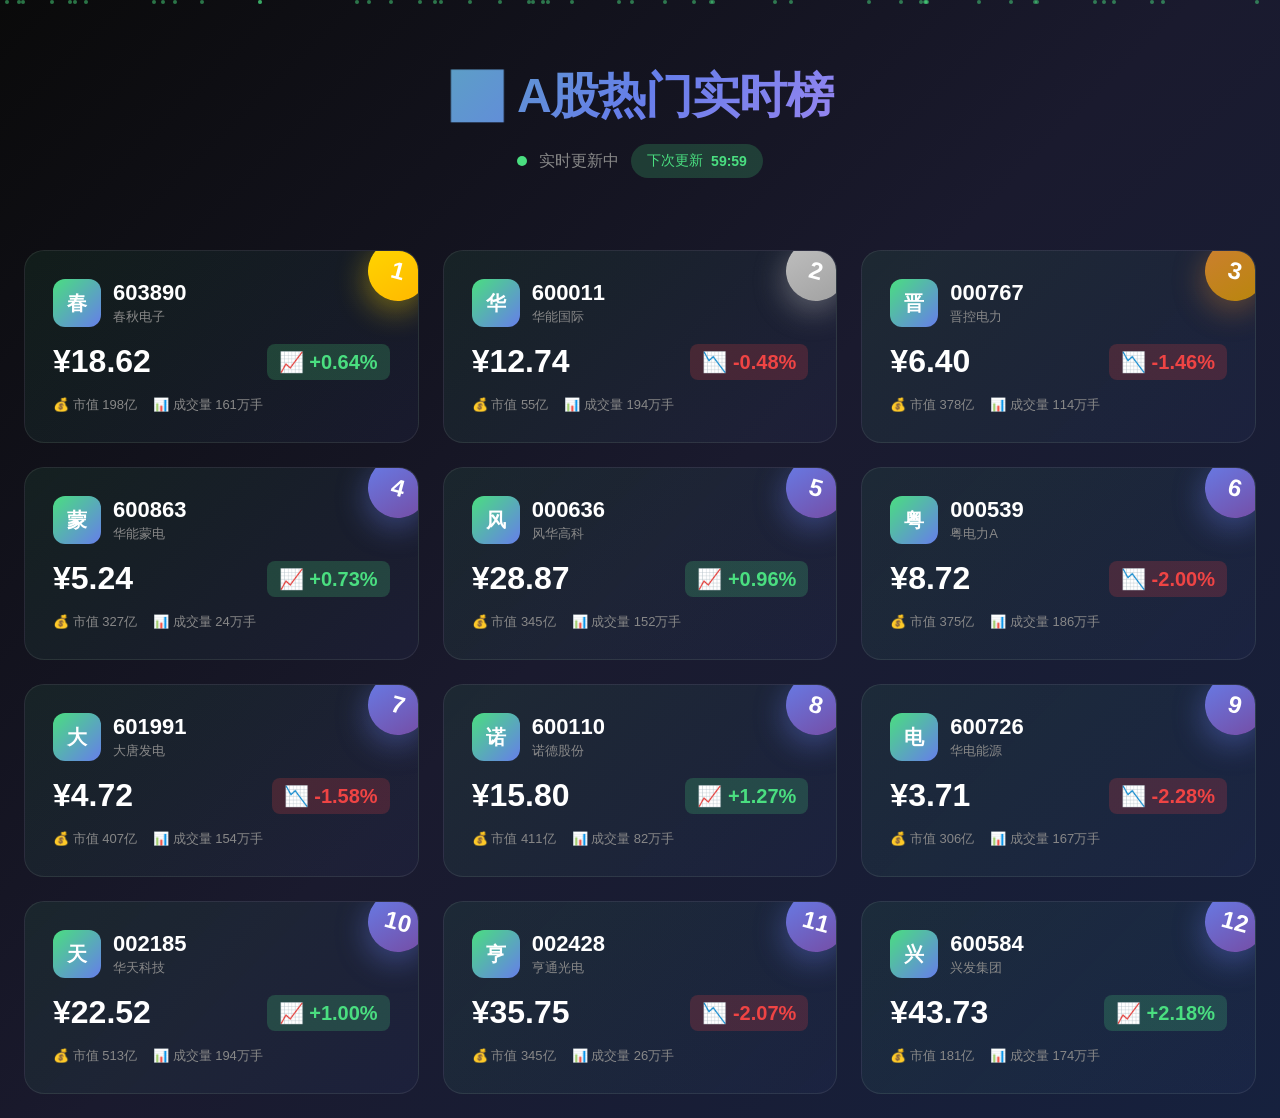
==== commit 5d393ed5: "nnn" ====
--- a/index.html
+++ b/index.html
@@ -460,7 +460,7 @@
                     renderStocks();
                 }
             } catch (e) {
-                console.log('后台API获取失败，继续使用模拟数据:', e);
+                console.log('后台API获取失败， 继续使用模拟数据:', e);
             }
         }
 
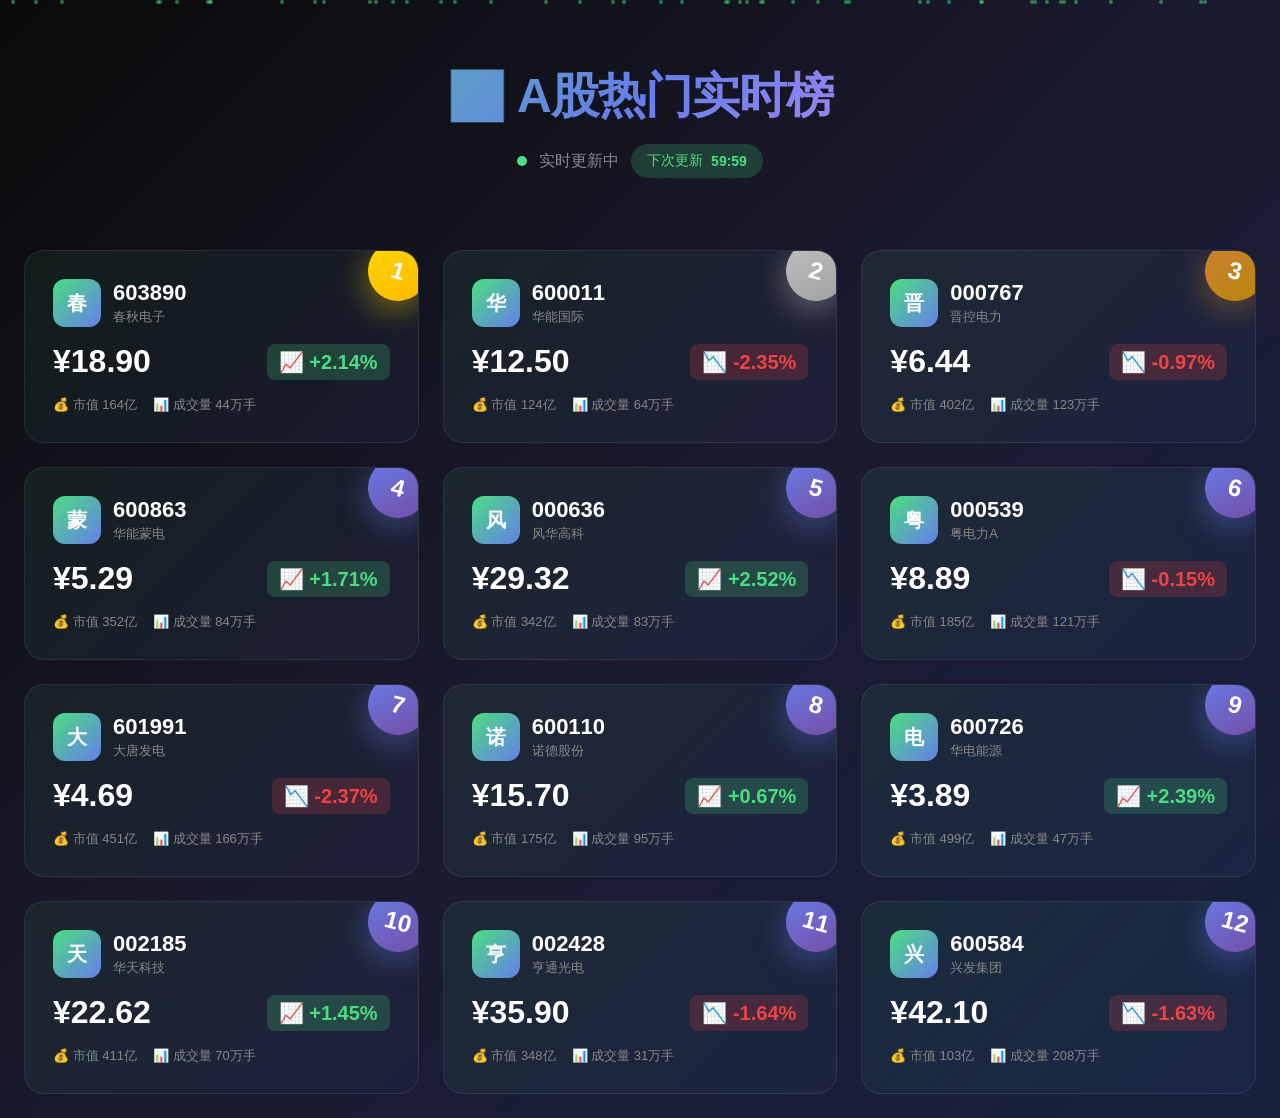
==== commit 27e53520: "1" ====
--- a/index.html
+++ b/index.html
@@ -460,7 +460,7 @@
                     renderStocks();
                 }
             } catch (e) {
-                console.log('后台API获取失败， 继续使用模拟数据:', e);
+                console.log('后台API获取失败，1继续使用模拟数据:', e);
             }
         }
 
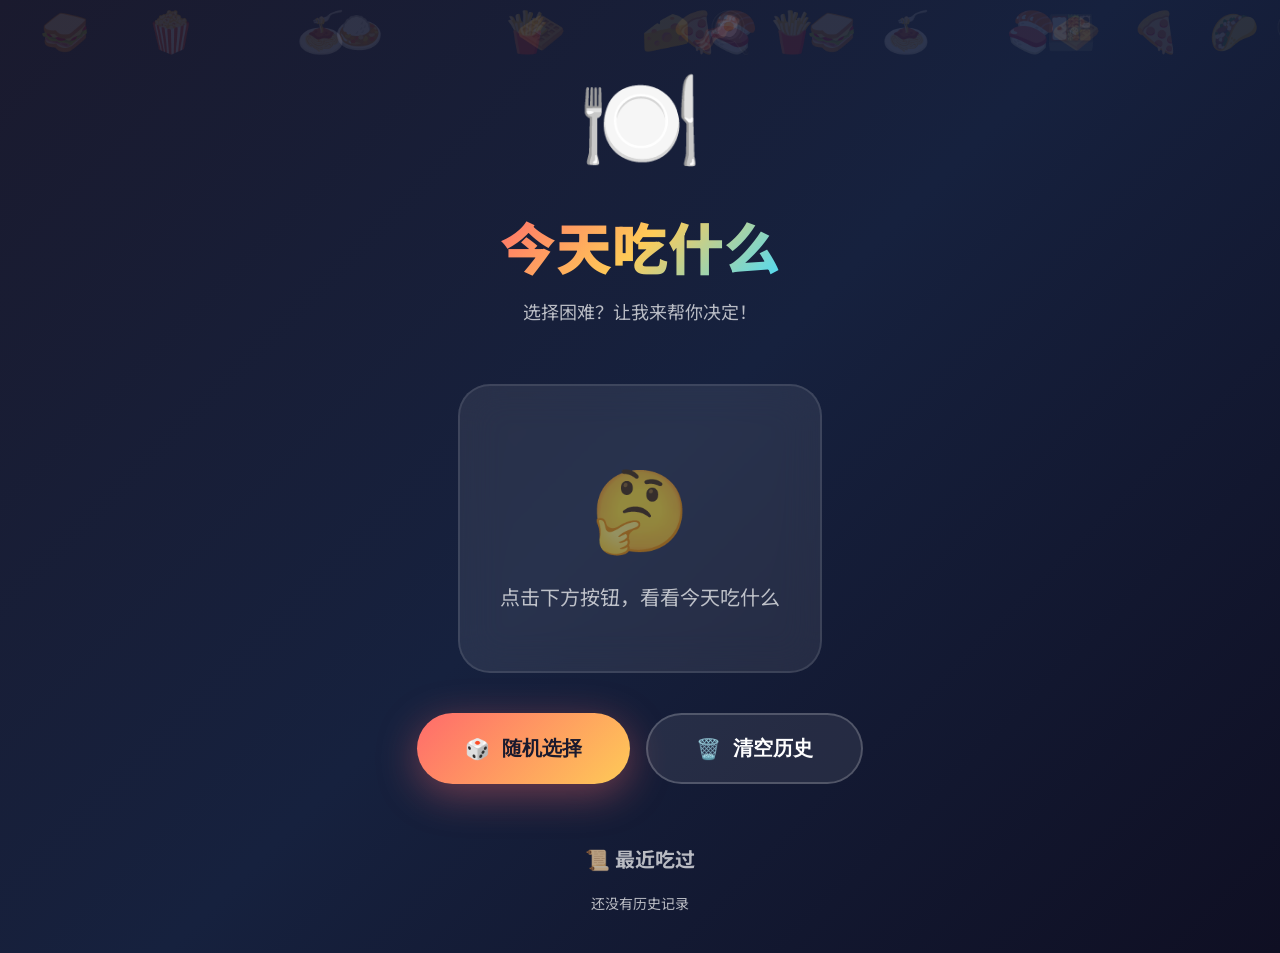
==== commit ea0e1822: "feat" ====
--- a/index.html
+++ b/index.html
@@ -3,7 +3,8 @@
 <head>
     <meta charset="UTF-8">
     <meta name="viewport" content="width=device-width, initial-scale=1.0">
-    <title>📈 热门股票实时榜</title>
+    <title>🍜 今天吃什么</title>
+    <link href="https://fonts.googleapis.com/css2?family=Noto+Sans+SC:wght@400;500;700;900&display=swap" rel="stylesheet">
     <style>
         * {
             margin: 0;
@@ -11,368 +12,358 @@
             box-sizing: border-box;
         }
 
+        :root {
+            --primary: #ff6b6b;
+            --secondary: #feca57;
+            --accent: #48dbfb;
+            --green: #1dd1a1;
+            --purple: #a55eea;
+            --bg-dark: #1a1a2e;
+            --bg-card: rgba(255, 255, 255, 0.08);
+            --text: #ffffff;
+            --text-secondary: rgba(255, 255, 255, 0.7);
+        }
+
         body {
-            font-family: -apple-system, BlinkMacSystemFont, 'Segoe UI', Roboto, 'Helvetica Neue', Arial, sans-serif;
-            background: linear-gradient(135deg, #0a0a0a 0%, #1a1a2e 50%, #16213e 100%);
+            font-family: 'Noto Sans SC', -apple-system, BlinkMacSystemFont, 'Segoe UI', sans-serif;
+            background: linear-gradient(135deg, #1a1a2e 0%, #16213e 50%, #0f0f23 100%);
             min-height: 100vh;
-            color: #fff;
+            color: var(--text);
             overflow-x: hidden;
         }
 
-        .container {
-            max-width: 1400px;
-            margin: 0 auto;
-            padding: 24px;
-        }
-
-        header {
-            text-align: center;
-            padding: 40px 0;
-            position: relative;
-        }
-
-        .glow-text {
-            font-size: 48px;
-            font-weight: 900;
-            background: linear-gradient(135deg, #4ade80 0%, #667eea 50%, #f093fb 100%);
-            -webkit-background-clip: text;
-            -webkit-text-fill-color: transparent;
-            background-clip: text;
-            animation: glow 3s ease-in-out infinite;
-            letter-spacing: -1px;
-        }
-
-        @keyframes glow {
-            0%, 100% { filter: drop-shadow(0 0 20px rgba(74, 222, 128, 0.5)); }
-            50% { filter: drop-shadow(0 0 40px rgba(240, 147, 251, 0.8)); }
-        }
-
-        .subtitle {
-            margin-top: 16px;
-            font-size: 16px;
-            color: #888;
-            display: flex;
-            align-items: center;
-            justify-content: center;
-            gap: 12px;
-        }
-
-        .status-dot {
-            width: 10px;
-            height: 10px;
-            background: #4ade80;
-            border-radius: 50%;
-            animation: pulse 2s ease-in-out infinite;
-        }
-
-        @keyframes pulse {
-            0%, 100% { transform: scale(1); opacity: 1; }
-            50% { transform: scale(1.5); opacity: 0.5; }
-        }
-
-        .countdown {
-            display: inline-flex;
-            align-items: center;
-            gap: 8px;
-            background: rgba(74, 222, 128, 0.2);
-            padding: 8px 16px;
-            border-radius: 20px;
-            font-size: 14px;
-            color: #4ade80;
-        }
-
-        .market-tabs {
-            display: flex;
-            justify-content: center;
-            gap: 12px;
-            margin: 40px 0;
-            flex-wrap: wrap;
-        }
-
-        .tab-btn {
-            padding: 14px 28px;
-            background: rgba(255, 255, 255, 0.05);
-            border: 1px solid rgba(255, 255, 255, 0.1);
-            border-radius: 50px;
-            color: #a0a0b0;
-            font-size: 15px;
-            font-weight: 600;
-            cursor: pointer;
-            transition: all 0.3s;
-        }
-
-        .tab-btn:hover {
-            border-color: rgba(74, 222, 128, 0.5);
-            color: #fff;
-            transform: translateY(-2px);
-        }
-
-        .tab-btn.active {
-            background: linear-gradient(135deg, #4ade80 0%, #667eea 100%);
-            border-color: transparent;
-            color: #fff;
-            box-shadow: 0 10px 30px rgba(74, 222, 128, 0.3);
-        }
-
-        .stocks-grid {
-            display: grid;
-            grid-template-columns: repeat(auto-fill, minmax(340px, 1fr));
-            gap: 24px;
-            margin-top: 32px;
-        }
-
-        .stock-card {
-            background: linear-gradient(135deg, rgba(74, 222, 128, 0.08) 0%, rgba(102, 126, 234, 0.05) 100%);
-            border: 1px solid rgba(255, 255, 255, 0.08);
-            border-radius: 20px;
-            padding: 28px;
-            position: relative;
-            overflow: hidden;
-            cursor: pointer;
-            transition: all 0.4s cubic-bezier(0.175, 0.885, 0.32, 1.275);
-        }
-
-        .stock-card.up::before {
-            content: '';
-            position: absolute;
-            top: 0;
-            left: 0;
-            right: 0;
-            height: 4px;
-            background: linear-gradient(90deg, #4ade80 0%, #22c55e 100%);
-            transform: scaleX(0);
-            transform-origin: left;
-            transition: transform 0.4s;
-        }
-
-        .stock-card.down::before {
-            content: '';
-            position: absolute;
-            top: 0;
-            left: 0;
-            right: 0;
-            height: 4px;
-            background: linear-gradient(90deg, #ef4444 0%, #dc2626 100%);
-            transform: scaleX(0);
-            transform-origin: left;
-            transition: transform 0.4s;
-        }
-
-        .stock-card:hover {
-            transform: translateY(-8px) scale(1.02);
-            box-shadow: 0 20px 60px rgba(74, 222, 128, 0.15);
-        }
-
-        .stock-card:hover::before {
-            transform: scaleX(1);
-        }
-
-        .stock-rank {
-            position: absolute;
-            top: -10px;
-            right: -10px;
-            width: 60px;
-            height: 60px;
-            background: linear-gradient(135deg, #667eea 0%, #764ba2 100%);
-            border-radius: 50%;
-            display: flex;
-            align-items: center;
-            justify-content: center;
-            font-size: 24px;
-            font-weight: 900;
-            transform: rotate(15deg);
-            box-shadow: 0 10px 30px rgba(102, 126, 234, 0.4);
-        }
-
-        .stock-card:nth-child(1) .stock-rank {
-            background: linear-gradient(135deg, #ffd700 0%, #ffb700 100%);
-            box-shadow: 0 10px 30px rgba(255, 215, 0, 0.4);
-        }
-
-        .stock-card:nth-child(2) .stock-rank {
-            background: linear-gradient(135deg, #c0c0c0 0%, #a0a0a0 100%);
-            box-shadow: 0 10px 30px rgba(192, 192, 192, 0.4);
-        }
-
-        .stock-card:nth-child(3) .stock-rank {
-            background: linear-gradient(135deg, #cd7f32 0%, #b8860b 100%);
-            box-shadow: 0 10px 30px rgba(205, 127, 50, 0.4);
-        }
-
-        .stock-header {
-            display: flex;
-            align-items: center;
-            gap: 12px;
-            margin-bottom: 16px;
-            padding-right: 50px;
-        }
-
-        .stock-logo {
-            width: 48px;
-            height: 48px;
-            background: linear-gradient(135deg, #4ade80 0%, #667eea 100%);
-            border-radius: 12px;
-            display: flex;
-            align-items: center;
-            justify-content: center;
-            font-size: 20px;
-            font-weight: 900;
-            color: #fff;
-        }
-
-        .stock-info {
-            flex: 1;
-        }
-
-        .stock-symbol {
-            font-size: 22px;
-            font-weight: 800;
-            color: #fff;
-            margin-bottom: 2px;
-        }
-
-        .stock-name {
-            font-size: 13px;
-            color: #888;
-        }
-
-        .stock-price-section {
-            display: flex;
-            justify-content: space-between;
-            align-items: flex-end;
-            margin-bottom: 16px;
-        }
-
-        .stock-price {
-            font-size: 32px;
-            font-weight: 800;
-            color: #fff;
-        }
-
-        .stock-change {
-            font-size: 20px;
-            font-weight: 700;
-            padding: 6px 12px;
-            border-radius: 8px;
-        }
-
-        .stock-change.up {
-            background: rgba(74, 222, 128, 0.2);
-            color: #4ade80;
-        }
-
-        .stock-change.down {
-            background: rgba(239, 68, 68, 0.2);
-            color: #ef4444;
-        }
-
-        .stock-meta {
-            display: flex;
-            gap: 16px;
-            flex-wrap: wrap;
-        }
-
-        .meta-item {
-            display: flex;
-            align-items: center;
-            gap: 6px;
-            color: #888;
-            font-size: 13px;
-        }
-
-        .loading {
-            text-align: center;
-            padding: 80px 0;
-        }
-
-        .spinner {
-            width: 50px;
-            height: 50px;
-            border: 4px solid rgba(74, 222, 128, 0.2);
-            border-top-color: #4ade80;
-            border-radius: 50%;
-            animation: spin 1s linear infinite;
-            margin: 0 auto 20px;
-        }
-
-        @keyframes spin {
-            to { transform: rotate(360deg); }
-        }
-
-        .particles {
+        .bg-animation {
             position: fixed;
             top: 0;
             left: 0;
             width: 100%;
             height: 100%;
-            pointer-events: none;
             z-index: -1;
             overflow: hidden;
         }
 
-        .particle {
+        .food-particle {
             position: absolute;
-            width: 4px;
-            height: 4px;
-            background: rgba(74, 222, 128, 0.5);
-            border-radius: 50%;
-            animation: float 15s infinite;
+            font-size: 40px;
+            opacity: 0.1;
+            animation: float 15s infinite ease-in-out;
         }
 
         @keyframes float {
-            0%, 100% { transform: translateY(100vh) rotate(0deg); opacity: 0; }
-            10% { opacity: 1; }
-            90% { opacity: 1; }
-            100% { transform: translateY(-100vh) rotate(720deg); opacity: 0; }
-        }
-
-        @media (max-width: 768px) {
-            .glow-text {
+            0%, 100% {
+                transform: translateY(100vh) rotate(0deg);
+            }
+            50% {
+                transform: translateY(-100px) rotate(180deg);
+            }
+        }
+
+        .container {
+            max-width: 800px;
+            margin: 0 auto;
+            padding: 40px 24px;
+            min-height: 100vh;
+            display: flex;
+            flex-direction: column;
+            align-items: center;
+            justify-content: center;
+        }
+
+        .header {
+            text-align: center;
+            margin-bottom: 60px;
+        }
+
+        .emoji-icon {
+            font-size: 100px;
+            margin-bottom: 20px;
+            animation: bounce 2s infinite;
+        }
+
+        @keyframes bounce {
+            0%, 100% { transform: translateY(0); }
+            50% { transform: translateY(-20px); }
+        }
+
+        h1 {
+            font-size: 56px;
+            font-weight: 900;
+            background: linear-gradient(135deg, var(--primary) 0%, var(--secondary) 50%, var(--accent) 100%);
+            -webkit-background-clip: text;
+            -webkit-text-fill-color: transparent;
+            background-clip: text;
+            margin-bottom: 12px;
+        }
+
+        .subtitle {
+            font-size: 18px;
+            color: var(--text-secondary);
+        }
+
+        .result-card {
+            background: var(--bg-card);
+            border: 2px solid rgba(255, 255, 255, 0.1);
+            border-radius: 32px;
+            padding: 60px 40px;
+            text-align: center;
+            margin-bottom: 40px;
+            min-height: 280px;
+            display: flex;
+            flex-direction: column;
+            align-items: center;
+            justify-content: center;
+            backdrop-filter: blur(20px);
+            transition: all 0.5s cubic-bezier(0.4, 0, 0.2, 1);
+        }
+
+        .result-card:hover {
+            border-color: rgba(255, 107, 107, 0.4);
+            box-shadow: 0 20px 60px rgba(255, 107, 107, 0.2);
+        }
+
+        .result-card.spinning {
+            animation: spin-card 0.6s ease-in-out;
+        }
+
+        @keyframes spin-card {
+            0% { transform: rotate(-3deg) scale(0.95); }
+            50% { transform: rotate(3deg) scale(1.02); }
+            100% { transform: rotate(0deg) scale(1); }
+        }
+
+        .food-emoji {
+            font-size: 120px;
+            margin-bottom: 20px;
+            animation: food-bounce 1s ease-in-out;
+        }
+
+        @keyframes food-bounce {
+            0% { transform: scale(0) rotate(-180deg); }
+            60% { transform: scale(1.2) rotate(10deg); }
+            100% { transform: scale(1) rotate(0deg); }
+        }
+
+        .food-name {
+            font-size: 48px;
+            font-weight: 900;
+            margin-bottom: 12px;
+            background: linear-gradient(135deg, #fff 0%, var(--secondary) 100%);
+            -webkit-background-clip: text;
+            -webkit-text-fill-color: transparent;
+            background-clip: text;
+        }
+
+        .food-description {
+            font-size: 16px;
+            color: var(--text-secondary);
+            line-height: 1.6;
+        }
+
+        .button-container {
+            display: flex;
+            gap: 16px;
+            flex-wrap: wrap;
+            justify-content: center;
+        }
+
+        .btn {
+            padding: 20px 48px;
+            font-size: 20px;
+            font-weight: 700;
+            border: none;
+            border-radius: 50px;
+            cursor: pointer;
+            transition: all 0.3s cubic-bezier(0.4, 0, 0.2, 1);
+            display: flex;
+            align-items: center;
+            gap: 12px;
+        }
+
+        .btn-primary {
+            background: linear-gradient(135deg, var(--primary) 0%, var(--secondary) 100%);
+            color: #1a1a2e;
+            box-shadow: 0 10px 40px rgba(255, 107, 107, 0.4);
+        }
+
+        .btn-primary:hover {
+            transform: translateY(-4px);
+            box-shadow: 0 16px 48px rgba(255, 107, 107, 0.5);
+        }
+
+        .btn-primary:active {
+            transform: translateY(-2px);
+        }
+
+        .btn-secondary {
+            background: var(--bg-card);
+            color: var(--text);
+            border: 2px solid rgba(255, 255, 255, 0.2);
+        }
+
+        .btn-secondary:hover {
+            border-color: var(--accent);
+            transform: translateY(-4px);
+        }
+
+        .history-section {
+            margin-top: 60px;
+            width: 100%;
+        }
+
+        .history-title {
+            font-size: 20px;
+            font-weight: 700;
+            margin-bottom: 20px;
+            color: var(--text-secondary);
+            text-align: center;
+        }
+
+        .history-list {
+            display: flex;
+            gap: 12px;
+            flex-wrap: wrap;
+            justify-content: center;
+        }
+
+        .history-item {
+            background: var(--bg-card);
+            border: 1px solid rgba(255, 255, 255, 0.1);
+            border-radius: 16px;
+            padding: 12px 20px;
+            display: flex;
+            align-items: center;
+            gap: 10px;
+            font-size: 16px;
+            transition: all 0.3s;
+        }
+
+        .history-item:hover {
+            border-color: var(--accent);
+            transform: translateY(-2px);
+        }
+
+        .history-emoji {
+            font-size: 24px;
+        }
+
+        .placeholder {
+            color: var(--text-secondary);
+            font-size: 20px;
+        }
+
+        .placeholder-emoji {
+            font-size: 80px;
+            margin-bottom: 20px;
+            opacity: 0.5;
+        }
+
+        @media (max-width: 640px) {
+            h1 {
+                font-size: 36px;
+            }
+
+            .emoji-icon {
+                font-size: 70px;
+            }
+
+            .food-emoji {
+                font-size: 80px;
+            }
+
+            .food-name {
                 font-size: 32px;
             }
 
-            .stocks-grid {
-                grid-template-columns: 1fr;
+            .result-card {
+                padding: 40px 24px;
+            }
+
+            .btn {
+                padding: 16px 36px;
+                font-size: 18px;
             }
         }
     </style>
 </head>
 <body>
-    <div class="particles" id="particles"></div>
+    <div class="bg-animation" id="bgAnimation"></div>
     
     <div class="container">
-        <header>
-            <h1 class="glow-text">📈 A股热门实时榜</h1>
-            <div class="subtitle">
-                <span class="status-dot"></span>
-                <span>实时更新中</span>
-                <span class="countdown" id="countdown">
-                    <span>下次更新</span>
-                    <strong id="countdownTime">60:00</strong>
-                </span>
-            </div>
-        </header>
-
-
-
-        <div class="stocks-grid" id="stocksGrid">
-            <div class="loading">
-                <div class="spinner"></div>
-                <p>正在获取股票数据...</p>
+        <div class="header">
+            <div class="emoji-icon">🍽️</div>
+            <h1>今天吃什么</h1>
+            <p class="subtitle">选择困难？让我来帮你决定！</p>
+        </div>
+
+        <div class="result-card" id="resultCard">
+            <div class="placeholder-emoji">🤔</div>
+            <div class="placeholder">点击下方按钮，看看今天吃什么</div>
+        </div>
+
+        <div class="button-container">
+            <button class="btn btn-primary" id="randomBtn">
+                <span>🎲</span>
+                随机选择
+            </button>
+            <button class="btn btn-secondary" id="clearHistoryBtn">
+                <span>🗑️</span>
+                清空历史
+            </button>
+        </div>
+
+        <div class="history-section">
+            <h3 class="history-title">📜 最近吃过</h3>
+            <div class="history-list" id="historyList">
+                <div style="color: var(--text-secondary); font-size: 14px;">还没有历史记录</div>
             </div>
         </div>
     </div>
 
     <script>
-        let stocks = [];
-        let countdownInterval;
-        let remainingSeconds = 3600;
-
-        function createParticles() {
-            const container = document.getElementById('particles');
-            for (let i = 0; i < 50; i++) {
+        const foods = [
+            { name: '火锅', emoji: '🍲', description: '热气腾腾，麻辣鲜香' },
+            { name: '烧烤', emoji: '🍢', description: '炭火烤制，香气四溢' },
+            { name: '披萨', emoji: '🍕', description: '芝士拉丝，美味无比' },
+            { name: '汉堡', emoji: '🍔', description: '快餐经典，饱腹之选' },
+            { name: '寿司', emoji: '🍣', description: '新鲜美味，日式风情' },
+            { name: '拉面', emoji: '🍜', description: '浓郁汤底，Q弹面条' },
+            { name: '炒饭', emoji: '🍛', description: '粒粒分明，香气扑鼻' },
+            { name: '炸鸡', emoji: '🍗', description: '外酥里嫩，金黄酥脆' },
+            { name: '饺子', emoji: '🥟', description: '皮薄馅大，传统美味' },
+            { name: '包子', emoji: '🥡', description: '松软可口，馅料丰富' },
+            { name: '米线', emoji: '🍜', description: '爽滑劲道，汤鲜味美' },
+            { name: '麻辣烫', emoji: '🌶️', description: '麻辣过瘾，欲罢不能' },
+            { name: '沙拉', emoji: '🥗', description: '清爽健康，减脂必备' },
+            { name: '三明治', emoji: '🥪', description: '简单方便，营养均衡' },
+            { name: '牛排', emoji: '🥩', description: '肉质鲜嫩，高端之选' },
+            { name: '烤鱼', emoji: '🐟', description: '外焦里嫩，香味浓郁' },
+            { name: '冒菜', emoji: '🍲', description: '一个人的火锅' },
+            { name: '黄焖鸡', emoji: '🍗', description: '汤汁浓郁，下饭神器' },
+            { name: '螺蛳粉', emoji: '🍜', description: '臭香臭香，越吃越香' },
+            { name: '煎饼果子', emoji: '🌯', description: '早餐首选，香酥可口' },
+            { name: '肉夹馍', emoji: '🌮', description: '肥而不腻，馍脆肉香' },
+            { name: '麻辣烫', emoji: '🍢', description: '想吃什么煮什么' },
+            { name: '麻辣香锅', emoji: '🍲', description: '香辣过瘾，种类丰富' },
+            { name: '烤肉', emoji: '🥓', description: '滋滋作响，大口吃肉' },
+            { name: '咖喱饭', emoji: '🍛', description: '浓郁咖喱，配饭一绝' },
+            { name: '意面', emoji: '🍝', description: 'Q弹面条，酱料香浓' },
+            { name: '粥', emoji: '🥣', description: '清淡养胃，暖心暖胃' },
+            { name: '便当', emoji: '🍱', description: '荤素搭配，营养丰富' },
+            { name: '小龙虾', emoji: '🦐', description: '麻辣鲜香，夜宵之王' },
+            { name: '螃蟹', emoji: '🦀', description: '肥美鲜嫩，金秋美味' }
+        ];
+
+        let history = [];
+        let lastFood = null;
+
+        function createBackgroundParticles() {
+            const container = document.getElementById('bgAnimation');
+            const foodEmojis = ['🍕', '🍔', '🍟', '🌭', '🍿', '🧂', '🥓', '🍳', '🥞', '🧇', '🧀', '🥗', '🍝', '🥪', '🌮', '🌯', '🍲', '🍜', '🍛', '🍣', '🍱', '🥘', '🥙'];
+            
+            for (let i = 0; i < 20; i++) {
                 const particle = document.createElement('div');
-                particle.className = 'particle';
+                particle.className = 'food-particle';
+                particle.textContent = foodEmojis[Math.floor(Math.random() * foodEmojis.length)];
                 particle.style.left = Math.random() * 100 + '%';
                 particle.style.animationDelay = Math.random() * 15 + 's';
                 particle.style.animationDuration = (Math.random() * 10 + 10) + 's';
@@ -380,162 +371,66 @@
             }
         }
 
-        function startCountdown() {
-            remainingSeconds = 3600;
-            updateCountdownDisplay();
+        function getRandomFood() {
+            let food;
+            do {
+                food = foods[Math.floor(Math.random() * foods.length)];
+            } while (food === lastFood && foods.length > 1);
+            lastFood = food;
+            return food;
+        }
+
+        function showResult(food) {
+            const card = document.getElementById('resultCard');
+            card.classList.add('spinning');
             
-            if (countdownInterval) clearInterval(countdownInterval);
+            setTimeout(() => {
+                card.innerHTML = `
+                    <div class="food-emoji">${food.emoji}</div>
+                    <div class="food-name">${food.name}</div>
+                    <div class="food-description">${food.description}</div>
+                `;
+                card.classList.remove('spinning');
+            }, 300);
+        }
+
+        function addToHistory(food) {
+            history.unshift(food);
+            if (history.length > 8) {
+                history.pop();
+            }
+            renderHistory();
+        }
+
+        function renderHistory() {
+            const container = document.getElementById('historyList');
+            if (history.length === 0) {
+                container.innerHTML = '<div style="color: var(--text-secondary); font-size: 14px;">还没有历史记录</div>';
+                return;
+            }
             
-            countdownInterval = setInterval(() => {
-                remainingSeconds--;
-                if (remainingSeconds <= 0) {
-                    fetchStocks();
-                    remainingSeconds = 3600;
-                }
-                updateCountdownDisplay();
-            }, 1000);
-        }
-
-        function updateCountdownDisplay() {
-            const minutes = Math.floor(remainingSeconds / 60);
-            const seconds = remainingSeconds % 60;
-            document.getElementById('countdownTime').textContent = 
-                `${minutes.toString().padStart(2, '0')}:${seconds.toString().padStart(2, '0')}`;
-        }
-
-        function formatNumber(num) {
-            if (num >= 1e12) return (num / 1e12).toFixed(2) + 'T';
-            if (num >= 1e9) return (num / 1e9).toFixed(2) + 'B';
-            if (num >= 1e6) return (num / 1e6).toFixed(2) + 'M';
-            if (num >= 1e3) return (num / 1e3).toFixed(2) + 'K';
-            return num.toFixed(2);
-        }
-
-
-
-        function getChinaStocks() {
-            const chinaStocks = [
-                { symbol: '603890', name: '春秋电子', basePrice: 18.50, logo: '春', volume: '45.2M' },
-                { symbol: '600011', name: '华能国际', basePrice: 12.80, logo: '华', volume: '128.5M' },
-                { symbol: '000767', name: '晋控电力', basePrice: 6.50, logo: '晋', volume: '256.3M' },
-                { symbol: '600863', name: '华能蒙电', basePrice: 5.20, logo: '蒙', volume: '189.7M' },
-                { symbol: '000636', name: '风华高科', basePrice: 28.60, logo: '风', volume: '68.2M' },
-                { symbol: '000539', name: '粤电力A', basePrice: 8.90, logo: '粤', volume: '156.8M' },
-                { symbol: '601991', name: '大唐发电', basePrice: 4.80, logo: '大', volume: '218.4M' },
-                { symbol: '600110', name: '诺德股份', basePrice: 15.60, logo: '诺', volume: '92.5M' },
-                { symbol: '600726', name: '华电能源', basePrice: 3.80, logo: '电', volume: '326.1M' },
-                { symbol: '002185', name: '华天科技', basePrice: 22.30, logo: '天', volume: '78.9M' },
-                { symbol: '002428', name: '亨通光电', basePrice: 36.50, logo: '亨', volume: '56.2M' },
-                { symbol: '600584', name: '兴发集团', basePrice: 42.80, logo: '兴', volume: '48.7M' }
-            ];
-
-            return chinaStocks.map((stock, index) => {
-                const change = (Math.random() - 0.48) * 5;
-                const newPrice = stock.basePrice * (1 + change / 100);
-                return {
-                    ...stock,
-                    price: newPrice.toFixed(2),
-                    change: change.toFixed(2),
-                    changePercent: change.toFixed(2) + '%',
-                    rank: index + 1,
-                    marketCap: (Math.random() * 1.5 + 0.2).toFixed(1) + 'T',
-                    url: `https://finance.yahoo.com/quote/${stock.symbol}.SS`
-                };
-            });
-        }
-
-
-
-        async function fetchStocks() {
-            const grid = document.getElementById('stocksGrid');
-            
-            stocks = getChinaStocks();
-            renderStocks();
-            startCountdown();
-            
-            try {
-                const realStocks = await fetchWithTimeout(fetchRealChinaStocks(), 3000);
-                if (realStocks && realStocks.length > 0) {
-                    stocks = realStocks;
-                    renderStocks();
-                }
-            } catch (e) {
-                console.log('后台API获取失败，1继续使用模拟数据:', e);
-            }
-        }
-
-        function fetchWithTimeout(promise, ms) {
-            return Promise.race([
-                promise,
-                new Promise((_, reject) => setTimeout(() => reject(new Error('Timeout')), ms))
-            ]);
-        }
-
-        async function fetchRealChinaStocks() {
-            const hotStocks = [
-                { symbol: '603890', name: '春秋电子', logo: '春', basePrice: 18.50 },
-                { symbol: '600011', name: '华能国际', logo: '华', basePrice: 12.80 },
-                { symbol: '000767', name: '晋控电力', logo: '晋', basePrice: 6.50 },
-                { symbol: '600863', name: '华能蒙电', logo: '蒙', basePrice: 5.20 },
-                { symbol: '000636', name: '风华高科', logo: '风', basePrice: 28.60 },
-                { symbol: '000539', name: '粤电力A', logo: '粤', basePrice: 8.90 },
-                { symbol: '601991', name: '大唐发电', logo: '大', basePrice: 4.80 },
-                { symbol: '600110', name: '诺德股份', logo: '诺', basePrice: 15.60 },
-                { symbol: '600726', name: '华电能源', logo: '电', basePrice: 3.80 },
-                { symbol: '002185', name: '华天科技', logo: '天', basePrice: 22.30 },
-                { symbol: '002428', name: '亨通光电', logo: '亨', basePrice: 36.50 },
-                { symbol: '600584', name: '兴发集团', logo: '兴', basePrice: 42.80 }
-            ];
-
-            return hotStocks.map((stock, index) => {
-                const change = (Math.random() - 0.48) * 5;
-                const newPrice = stock.basePrice * (1 + change / 100);
-                return {
-                    ...stock,
-                    price: newPrice.toFixed(2),
-                    change: change.toFixed(2),
-                    changePercent: change.toFixed(2) + '%',
-                    rank: index + 1,
-                    marketCap: (Math.random() * 500 + 50).toFixed(0) + '亿',
-                    volume: (Math.random() * 200 + 20).toFixed(0) + '万手',
-                    url: `https://guba.eastmoney.com/list,${stock.symbol}.html`
-                };
-            });
-        }
-
-        function renderStocks() {
-            const grid = document.getElementById('stocksGrid');
-            grid.innerHTML = stocks.map(stock => {
-                const isUp = parseFloat(stock.change) >= 0;
-                const changePrefix = isUp ? '+' : '';
-                return `
-                <div class="stock-card ${isUp ? 'up' : 'down'}" onclick="window.open('${stock.url}', '_blank')">
-                    <div class="stock-rank">${stock.rank}</div>
-                    <div class="stock-header">
-                        <div class="stock-logo">${stock.logo}</div>
-                        <div class="stock-info">
-                            <div class="stock-symbol">${stock.symbol}</div>
-                            <div class="stock-name">${stock.name}</div>
-                        </div>
-                    </div>
-                    <div class="stock-price-section">
-                        <div class="stock-price">¥${stock.price}</div>
-                        <div class="stock-change ${isUp ? 'up' : 'down'}">
-                            ${isUp ? '📈' : '📉'} ${changePrefix}${stock.changePercent}
-                        </div>
-                    </div>
-                    <div class="stock-meta">
-                        <span class="meta-item">💰 市值 ${stock.marketCap}</span>
-                        <span class="meta-item">📊 成交量 ${stock.volume}</span>
-                    </div>
+            container.innerHTML = history.map(food => `
+                <div class="history-item">
+                    <span class="history-emoji">${food.emoji}</span>
+                    <span>${food.name}</span>
                 </div>
-            `}).join('');
-        }
-
-
-
-        createParticles();
-        fetchStocks();
+            `).join('');
+        }
+
+        function clearHistory() {
+            history = [];
+            renderHistory();
+        }
+
+        document.getElementById('randomBtn').addEventListener('click', () => {
+            const food = getRandomFood();
+            showResult(food);
+            addToHistory(food);
+        });
+
+        document.getElementById('clearHistoryBtn').addEventListener('click', clearHistory);
+
+        createBackgroundParticles();
     </script>
 </body>
-</html>+</html>
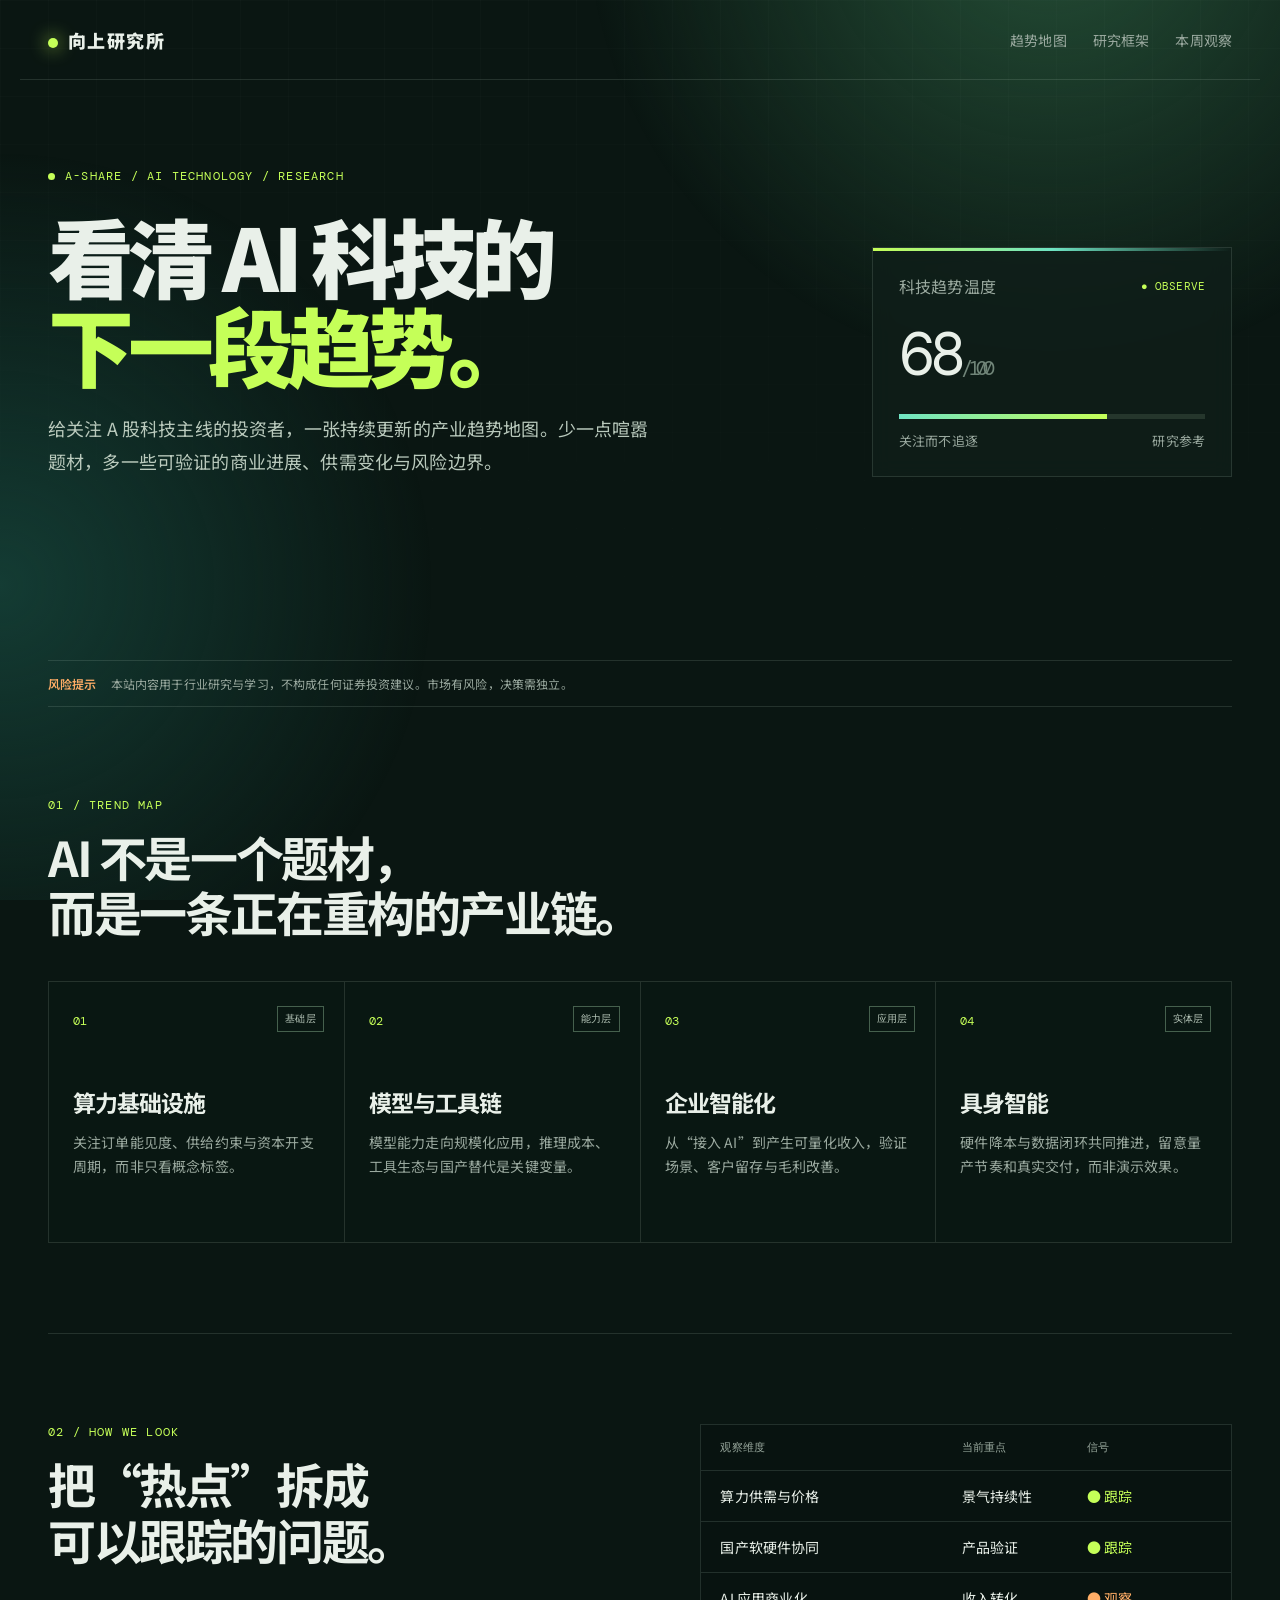
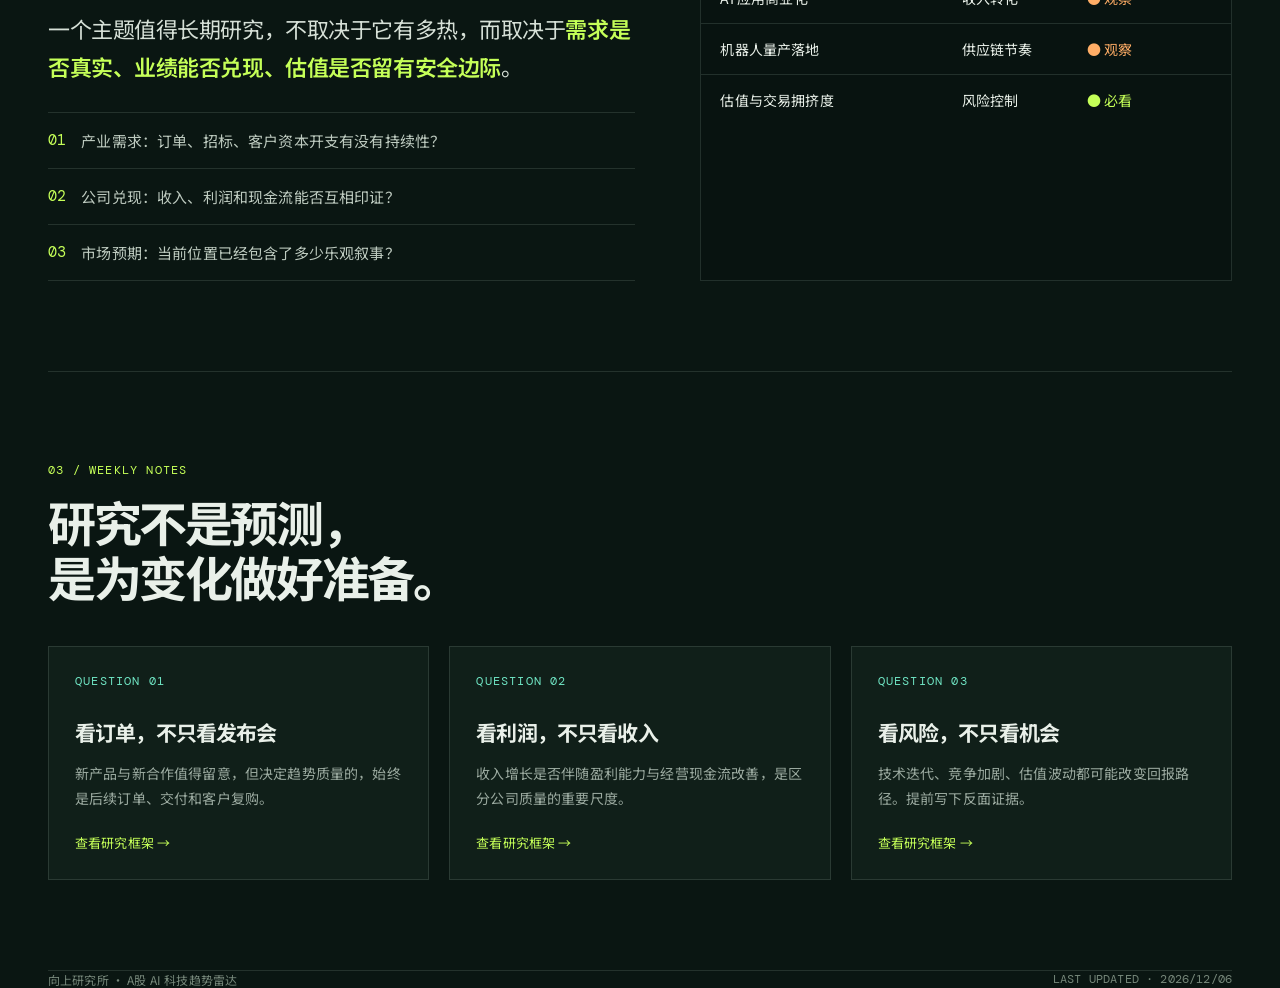
==== commit 60f39935: "feat: redesign AI technology trends homepage" ====
--- a/index.html
+++ b/index.html
@@ -1,436 +1,38 @@
-<!DOCTYPE html>
+<!doctype html>
 <html lang="zh-CN">
 <head>
-    <meta charset="UTF-8">
-    <meta name="viewport" content="width=device-width, initial-scale=1.0">
-    <title>🍜 今天吃什么</title>
-    <link href="https://fonts.googleapis.com/css2?family=Noto+Sans+SC:wght@400;500;700;900&display=swap" rel="stylesheet">
-    <style>
-        * {
-            margin: 0;
-            padding: 0;
-            box-sizing: border-box;
-        }
-
-        :root {
-            --primary: #ff6b6b;
-            --secondary: #feca57;
-            --accent: #48dbfb;
-            --green: #1dd1a1;
-            --purple: #a55eea;
-            --bg-dark: #1a1a2e;
-            --bg-card: rgba(255, 255, 255, 0.08);
-            --text: #ffffff;
-            --text-secondary: rgba(255, 255, 255, 0.7);
-        }
-
-        body {
-            font-family: 'Noto Sans SC', -apple-system, BlinkMacSystemFont, 'Segoe UI', sans-serif;
-            background: linear-gradient(135deg, #1a1a2e 0%, #16213e 50%, #0f0f23 100%);
-            min-height: 100vh;
-            color: var(--text);
-            overflow-x: hidden;
-        }
-
-        .bg-animation {
-            position: fixed;
-            top: 0;
-            left: 0;
-            width: 100%;
-            height: 100%;
-            z-index: -1;
-            overflow: hidden;
-        }
-
-        .food-particle {
-            position: absolute;
-            font-size: 40px;
-            opacity: 0.1;
-            animation: float 15s infinite ease-in-out;
-        }
-
-        @keyframes float {
-            0%, 100% {
-                transform: translateY(100vh) rotate(0deg);
-            }
-            50% {
-                transform: translateY(-100px) rotate(180deg);
-            }
-        }
-
-        .container {
-            max-width: 800px;
-            margin: 0 auto;
-            padding: 40px 24px;
-            min-height: 100vh;
-            display: flex;
-            flex-direction: column;
-            align-items: center;
-            justify-content: center;
-        }
-
-        .header {
-            text-align: center;
-            margin-bottom: 60px;
-        }
-
-        .emoji-icon {
-            font-size: 100px;
-            margin-bottom: 20px;
-            animation: bounce 2s infinite;
-        }
-
-        @keyframes bounce {
-            0%, 100% { transform: translateY(0); }
-            50% { transform: translateY(-20px); }
-        }
-
-        h1 {
-            font-size: 56px;
-            font-weight: 900;
-            background: linear-gradient(135deg, var(--primary) 0%, var(--secondary) 50%, var(--accent) 100%);
-            -webkit-background-clip: text;
-            -webkit-text-fill-color: transparent;
-            background-clip: text;
-            margin-bottom: 12px;
-        }
-
-        .subtitle {
-            font-size: 18px;
-            color: var(--text-secondary);
-        }
-
-        .result-card {
-            background: var(--bg-card);
-            border: 2px solid rgba(255, 255, 255, 0.1);
-            border-radius: 32px;
-            padding: 60px 40px;
-            text-align: center;
-            margin-bottom: 40px;
-            min-height: 280px;
-            display: flex;
-            flex-direction: column;
-            align-items: center;
-            justify-content: center;
-            backdrop-filter: blur(20px);
-            transition: all 0.5s cubic-bezier(0.4, 0, 0.2, 1);
-        }
-
-        .result-card:hover {
-            border-color: rgba(255, 107, 107, 0.4);
-            box-shadow: 0 20px 60px rgba(255, 107, 107, 0.2);
-        }
-
-        .result-card.spinning {
-            animation: spin-card 0.6s ease-in-out;
-        }
-
-        @keyframes spin-card {
-            0% { transform: rotate(-3deg) scale(0.95); }
-            50% { transform: rotate(3deg) scale(1.02); }
-            100% { transform: rotate(0deg) scale(1); }
-        }
-
-        .food-emoji {
-            font-size: 120px;
-            margin-bottom: 20px;
-            animation: food-bounce 1s ease-in-out;
-        }
-
-        @keyframes food-bounce {
-            0% { transform: scale(0) rotate(-180deg); }
-            60% { transform: scale(1.2) rotate(10deg); }
-            100% { transform: scale(1) rotate(0deg); }
-        }
-
-        .food-name {
-            font-size: 48px;
-            font-weight: 900;
-            margin-bottom: 12px;
-            background: linear-gradient(135deg, #fff 0%, var(--secondary) 100%);
-            -webkit-background-clip: text;
-            -webkit-text-fill-color: transparent;
-            background-clip: text;
-        }
-
-        .food-description {
-            font-size: 16px;
-            color: var(--text-secondary);
-            line-height: 1.6;
-        }
-
-        .button-container {
-            display: flex;
-            gap: 16px;
-            flex-wrap: wrap;
-            justify-content: center;
-        }
-
-        .btn {
-            padding: 20px 48px;
-            font-size: 20px;
-            font-weight: 700;
-            border: none;
-            border-radius: 50px;
-            cursor: pointer;
-            transition: all 0.3s cubic-bezier(0.4, 0, 0.2, 1);
-            display: flex;
-            align-items: center;
-            gap: 12px;
-        }
-
-        .btn-primary {
-            background: linear-gradient(135deg, var(--primary) 0%, var(--secondary) 100%);
-            color: #1a1a2e;
-            box-shadow: 0 10px 40px rgba(255, 107, 107, 0.4);
-        }
-
-        .btn-primary:hover {
-            transform: translateY(-4px);
-            box-shadow: 0 16px 48px rgba(255, 107, 107, 0.5);
-        }
-
-        .btn-primary:active {
-            transform: translateY(-2px);
-        }
-
-        .btn-secondary {
-            background: var(--bg-card);
-            color: var(--text);
-            border: 2px solid rgba(255, 255, 255, 0.2);
-        }
-
-        .btn-secondary:hover {
-            border-color: var(--accent);
-            transform: translateY(-4px);
-        }
-
-        .history-section {
-            margin-top: 60px;
-            width: 100%;
-        }
-
-        .history-title {
-            font-size: 20px;
-            font-weight: 700;
-            margin-bottom: 20px;
-            color: var(--text-secondary);
-            text-align: center;
-        }
-
-        .history-list {
-            display: flex;
-            gap: 12px;
-            flex-wrap: wrap;
-            justify-content: center;
-        }
-
-        .history-item {
-            background: var(--bg-card);
-            border: 1px solid rgba(255, 255, 255, 0.1);
-            border-radius: 16px;
-            padding: 12px 20px;
-            display: flex;
-            align-items: center;
-            gap: 10px;
-            font-size: 16px;
-            transition: all 0.3s;
-        }
-
-        .history-item:hover {
-            border-color: var(--accent);
-            transform: translateY(-2px);
-        }
-
-        .history-emoji {
-            font-size: 24px;
-        }
-
-        .placeholder {
-            color: var(--text-secondary);
-            font-size: 20px;
-        }
-
-        .placeholder-emoji {
-            font-size: 80px;
-            margin-bottom: 20px;
-            opacity: 0.5;
-        }
-
-        @media (max-width: 640px) {
-            h1 {
-                font-size: 36px;
-            }
-
-            .emoji-icon {
-                font-size: 70px;
-            }
-
-            .food-emoji {
-                font-size: 80px;
-            }
-
-            .food-name {
-                font-size: 32px;
-            }
-
-            .result-card {
-                padding: 40px 24px;
-            }
-
-            .btn {
-                padding: 16px 36px;
-                font-size: 18px;
-            }
-        }
-    </style>
+  <meta charset="UTF-8" />
+  <meta name="viewport" content="width=device-width, initial-scale=1" />
+  <meta name="theme-color" content="#07120f" />
+  <title>向上研究所 · A股 AI 科技趋势雷达</title>
+  <style>
+    @import url('https://fonts.googleapis.com/css2?family=DM+Mono:wght@400;500&family=Noto+Sans+SC:wght@400;500;600;700;800;900&display=swap');
+    :root { --ink:#e9f0e9; --muted:#9aa99f; --line:rgba(215,239,220,.13); --green:#c5ff58; --teal:#6fe4c3; --orange:#ffad66; --paper:#0a1612; --panel:#101f19; }
+    *{box-sizing:border-box} html{scroll-behavior:smooth} body{margin:0;background:var(--paper);color:var(--ink);font-family:"Noto Sans SC",system-ui,sans-serif;letter-spacing:.01em}
+    body:before{content:"";position:fixed;inset:0;z-index:-2;background:radial-gradient(circle at 82% -10%,#254f37 0,transparent 29rem),radial-gradient(circle at 0 65%,#143c34 0,transparent 27rem)}
+    body:after{content:"";position:fixed;inset:0;z-index:-1;opacity:.13;background-image:linear-gradient(rgba(255,255,255,.14) 1px,transparent 1px),linear-gradient(90deg,rgba(255,255,255,.14) 1px,transparent 1px);background-size:48px 48px;mask-image:linear-gradient(to bottom,black,transparent 90%)}
+    .wrap{max-width:1240px;margin:auto;padding:0 28px}.top{height:80px;display:flex;align-items:center;justify-content:space-between;border-bottom:1px solid var(--line)}
+    .brand{font-weight:900;font-size:18px;letter-spacing:.08em;text-decoration:none;color:var(--ink)}.brand i{display:inline-block;width:10px;height:10px;background:var(--green);border-radius:50%;margin-right:10px;box-shadow:0 0 18px var(--green)}
+    nav{display:flex;gap:26px}nav a{color:var(--muted);text-decoration:none;font-size:14px}nav a:hover{color:var(--green)}
+    .hero{min-height:580px;padding:88px 0 56px;position:relative}.eyebrow,.mono{font:12px "DM Mono",monospace;letter-spacing:.1em;text-transform:uppercase}.eyebrow{color:var(--green);display:flex;align-items:center;gap:10px}.pulse{width:7px;height:7px;background:var(--green);border-radius:50%;animation:pulse 2s infinite}@keyframes pulse{50%{opacity:.2;box-shadow:0 0 0 7px rgba(197,255,88,.1)}}
+    h1{font-size:clamp(42px,7vw,86px);letter-spacing:-.07em;line-height:1.03;margin:27px 0 24px;max-width:880px;font-weight:900}.accent{color:var(--green)}.hero p{font-size:18px;color:#b9c9bc;line-height:1.8;max-width:610px;margin:0}.hero-grid{display:grid;grid-template-columns:1fr 360px;gap:30px;align-items:end}.signal-card{background:rgba(16,31,25,.8);border:1px solid var(--line);padding:26px;backdrop-filter:blur(10px);position:relative;overflow:hidden}.signal-card:before{content:"";height:3px;position:absolute;left:0;right:0;top:0;background:linear-gradient(90deg,var(--green),var(--teal),transparent)}.signal-head{display:flex;justify-content:space-between;align-items:center;color:var(--muted)}.status{color:var(--green);font:11px "DM Mono",monospace}.signal-score{font:60px "DM Mono",monospace;margin:17px 0 10px;letter-spacing:-.08em}.bar{height:5px;background:#25362c;margin:20px 0 12px}.bar i{display:block;width:68%;height:100%;background:linear-gradient(90deg,var(--teal),var(--green))}.signal-foot{display:flex;justify-content:space-between;font-size:13px;color:var(--muted)}
+    .disclaimer{border-top:1px solid var(--line);border-bottom:1px solid var(--line);padding:14px 0;color:var(--muted);font-size:12px;display:flex;gap:14px;align-items:center}.disclaimer b{color:var(--orange);font-weight:600}
+    section{padding:90px 0;border-bottom:1px solid var(--line)}.section-label{color:var(--green);margin-bottom:16px}.section-heading{font-size:clamp(30px,4vw,48px);letter-spacing:-.05em;margin:0 0 42px;line-height:1.15}.theme-grid{display:grid;grid-template-columns:repeat(4,1fr);border-left:1px solid var(--line)}.theme{min-height:262px;padding:24px;border:1px solid var(--line);border-left:0;position:relative;transition:.25s;background:rgba(13,28,22,.3)}.theme:hover{background:#193226;transform:translateY(-5px)}.theme-num{color:var(--green);font:12px "DM Mono",monospace}.theme h3{font-size:23px;margin:55px 0 12px;letter-spacing:-.04em}.theme p{font-size:14px;line-height:1.7;color:var(--muted);margin:0}.tag{position:absolute;top:24px;right:20px;font:10px "DM Mono",monospace;border:1px solid #45604d;padding:5px 7px;color:#b9c9bc}
+    .research-layout{display:grid;grid-template-columns:1.05fr .95fr;gap:65px}.thesis{font-size:22px;line-height:1.75;margin:0;color:#d6e0d7;letter-spacing:-.02em}.thesis strong{color:var(--green);font-weight:600}.checklist{margin-top:26px;border-top:1px solid var(--line)}.check{padding:17px 0;border-bottom:1px solid var(--line);display:flex;gap:15px;color:#becbc0;font-size:15px}.check span{color:var(--green);font-family:"DM Mono",monospace}.matrix{border:1px solid var(--line);background:rgba(9,19,15,.55)}.matrix-head,.matrix-row{display:grid;grid-template-columns:1.35fr .7fr .7fr;padding:15px 19px;align-items:center;border-bottom:1px solid var(--line);font-size:14px}.matrix-head{color:var(--muted);font:11px "DM Mono",monospace}.matrix-row:last-child{border:0}.heat{color:var(--green)}.watch{color:var(--orange)}
+    .weekly{display:grid;grid-template-columns:repeat(3,1fr);gap:20px}.note{padding:26px;background:var(--panel);border:1px solid var(--line)}.note .mono{color:var(--teal)}.note h3{font-size:21px;letter-spacing:-.04em;margin:28px 0 14px}.note p{font-size:14px;color:var(--muted);line-height:1.75;margin:0}.note a{display:inline-block;margin-top:23px;color:var(--green);font-size:13px;text-decoration:none}
+    footer{padding:30px 0 45px;display:flex;justify-content:space-between;gap:20px;color:#76877a;font-size:12px}.updated{font-family:"DM Mono",monospace}@media(max-width:800px){.wrap{padding:0 18px}.top{height:68px}nav{display:none}.hero{padding:70px 0 36px;min-height:0}.hero-grid,.research-layout{grid-template-columns:1fr}.signal-card{margin-top:16px}.theme-grid{grid-template-columns:1fr 1fr}.weekly{grid-template-columns:1fr}.research-layout{gap:35px}section{padding:60px 0}footer{display:block;line-height:2}.signal-score{font-size:48px}}@media(max-width:440px){.theme-grid{grid-template-columns:1fr}h1{font-size:46px}.hero p{font-size:16px}}
+  </style>
 </head>
 <body>
-    <div class="bg-animation" id="bgAnimation"></div>
-    
-    <div class="container">
-        <div class="header">
-            <div class="emoji-icon">🍽️</div>
-            <h1>今天吃什么</h1>
-            <p class="subtitle">选择困难？让我来帮你决定！</p>
-        </div>
-
-        <div class="result-card" id="resultCard">
-            <div class="placeholder-emoji">🤔</div>
-            <div class="placeholder">点击下方按钮，看看今天吃什么</div>
-        </div>
-
-        <div class="button-container">
-            <button class="btn btn-primary" id="randomBtn">
-                <span>🎲</span>
-                随机选择
-            </button>
-            <button class="btn btn-secondary" id="clearHistoryBtn">
-                <span>🗑️</span>
-                清空历史
-            </button>
-        </div>
-
-        <div class="history-section">
-            <h3 class="history-title">📜 最近吃过</h3>
-            <div class="history-list" id="historyList">
-                <div style="color: var(--text-secondary); font-size: 14px;">还没有历史记录</div>
-            </div>
-        </div>
-    </div>
-
-    <script>
-        const foods = [
-            { name: '火锅', emoji: '🍲', description: '热气腾腾，麻辣鲜香' },
-            { name: '烧烤', emoji: '🍢', description: '炭火烤制，香气四溢' },
-            { name: '披萨', emoji: '🍕', description: '芝士拉丝，美味无比' },
-            { name: '汉堡', emoji: '🍔', description: '快餐经典，饱腹之选' },
-            { name: '寿司', emoji: '🍣', description: '新鲜美味，日式风情' },
-            { name: '拉面', emoji: '🍜', description: '浓郁汤底，Q弹面条' },
-            { name: '炒饭', emoji: '🍛', description: '粒粒分明，香气扑鼻' },
-            { name: '炸鸡', emoji: '🍗', description: '外酥里嫩，金黄酥脆' },
-            { name: '饺子', emoji: '🥟', description: '皮薄馅大，传统美味' },
-            { name: '包子', emoji: '🥡', description: '松软可口，馅料丰富' },
-            { name: '米线', emoji: '🍜', description: '爽滑劲道，汤鲜味美' },
-            { name: '麻辣烫', emoji: '🌶️', description: '麻辣过瘾，欲罢不能' },
-            { name: '沙拉', emoji: '🥗', description: '清爽健康，减脂必备' },
-            { name: '三明治', emoji: '🥪', description: '简单方便，营养均衡' },
-            { name: '牛排', emoji: '🥩', description: '肉质鲜嫩，高端之选' },
-            { name: '烤鱼', emoji: '🐟', description: '外焦里嫩，香味浓郁' },
-            { name: '冒菜', emoji: '🍲', description: '一个人的火锅' },
-            { name: '黄焖鸡', emoji: '🍗', description: '汤汁浓郁，下饭神器' },
-            { name: '螺蛳粉', emoji: '🍜', description: '臭香臭香，越吃越香' },
-            { name: '煎饼果子', emoji: '🌯', description: '早餐首选，香酥可口' },
-            { name: '肉夹馍', emoji: '🌮', description: '肥而不腻，馍脆肉香' },
-            { name: '麻辣烫', emoji: '🍢', description: '想吃什么煮什么' },
-            { name: '麻辣香锅', emoji: '🍲', description: '香辣过瘾，种类丰富' },
-            { name: '烤肉', emoji: '🥓', description: '滋滋作响，大口吃肉' },
-            { name: '咖喱饭', emoji: '🍛', description: '浓郁咖喱，配饭一绝' },
-            { name: '意面', emoji: '🍝', description: 'Q弹面条，酱料香浓' },
-            { name: '粥', emoji: '🥣', description: '清淡养胃，暖心暖胃' },
-            { name: '便当', emoji: '🍱', description: '荤素搭配，营养丰富' },
-            { name: '小龙虾', emoji: '🦐', description: '麻辣鲜香，夜宵之王' },
-            { name: '螃蟹', emoji: '🦀', description: '肥美鲜嫩，金秋美味' }
-        ];
-
-        let history = [];
-        let lastFood = null;
-
-        function createBackgroundParticles() {
-            const container = document.getElementById('bgAnimation');
-            const foodEmojis = ['🍕', '🍔', '🍟', '🌭', '🍿', '🧂', '🥓', '🍳', '🥞', '🧇', '🧀', '🥗', '🍝', '🥪', '🌮', '🌯', '🍲', '🍜', '🍛', '🍣', '🍱', '🥘', '🥙'];
-            
-            for (let i = 0; i < 20; i++) {
-                const particle = document.createElement('div');
-                particle.className = 'food-particle';
-                particle.textContent = foodEmojis[Math.floor(Math.random() * foodEmojis.length)];
-                particle.style.left = Math.random() * 100 + '%';
-                particle.style.animationDelay = Math.random() * 15 + 's';
-                particle.style.animationDuration = (Math.random() * 10 + 10) + 's';
-                container.appendChild(particle);
-            }
-        }
-
-        function getRandomFood() {
-            let food;
-            do {
-                food = foods[Math.floor(Math.random() * foods.length)];
-            } while (food === lastFood && foods.length > 1);
-            lastFood = food;
-            return food;
-        }
-
-        function showResult(food) {
-            const card = document.getElementById('resultCard');
-            card.classList.add('spinning');
-            
-            setTimeout(() => {
-                card.innerHTML = `
-                    <div class="food-emoji">${food.emoji}</div>
-                    <div class="food-name">${food.name}</div>
-                    <div class="food-description">${food.description}</div>
-                `;
-                card.classList.remove('spinning');
-            }, 300);
-        }
-
-        function addToHistory(food) {
-            history.unshift(food);
-            if (history.length > 8) {
-                history.pop();
-            }
-            renderHistory();
-        }
-
-        function renderHistory() {
-            const container = document.getElementById('historyList');
-            if (history.length === 0) {
-                container.innerHTML = '<div style="color: var(--text-secondary); font-size: 14px;">还没有历史记录</div>';
-                return;
-            }
-            
-            container.innerHTML = history.map(food => `
-                <div class="history-item">
-                    <span class="history-emoji">${food.emoji}</span>
-                    <span>${food.name}</span>
-                </div>
-            `).join('');
-        }
-
-        function clearHistory() {
-            history = [];
-            renderHistory();
-        }
-
-        document.getElementById('randomBtn').addEventListener('click', () => {
-            const food = getRandomFood();
-            showResult(food);
-            addToHistory(food);
-        });
-
-        document.getElementById('clearHistoryBtn').addEventListener('click', clearHistory);
-
-        createBackgroundParticles();
-    </script>
+  <header class="wrap top"><a class="brand" href="#top"><i></i>向上研究所</a><nav><a href="#themes">趋势地图</a><a href="#method">研究框架</a><a href="#notes">本周观察</a></nav></header>
+  <main id="top" class="wrap">
+    <div class="hero"><div class="hero-grid"><div><div class="eyebrow"><span class="pulse"></span> A-SHARE / AI TECHNOLOGY / RESEARCH</div><h1>看清 AI 科技的<br><span class="accent">下一段趋势。</span></h1><p>给关注 A 股科技主线的投资者，一张持续更新的产业趋势地图。少一点喧嚣题材，多一些可验证的商业进展、供需变化与风险边界。</p></div><aside class="signal-card"><div class="signal-head"><span>科技趋势温度</span><span class="status">● OBSERVE</span></div><div class="signal-score">68<span style="font-size:20px;color:#718579">/100</span></div><div class="bar"><i></i></div><div class="signal-foot"><span>关注而不追逐</span><span>研究参考</span></div></aside></div></div>
+    <div class="disclaimer"><b>风险提示</b><span>本站内容用于行业研究与学习，不构成任何证券投资建议。市场有风险，决策需独立。</span></div>
+    <section id="themes"><div class="section-label mono">01 / TREND MAP</div><h2 class="section-heading">AI 不是一个题材，<br>而是一条正在重构的产业链。</h2><div class="theme-grid"><article class="theme"><span class="theme-num">01</span><span class="tag">基础层</span><h3>算力基础设施</h3><p>关注订单能见度、供给约束与资本开支周期，而非只看概念标签。</p></article><article class="theme"><span class="theme-num">02</span><span class="tag">能力层</span><h3>模型与工具链</h3><p>模型能力走向规模化应用，推理成本、工具生态与国产替代是关键变量。</p></article><article class="theme"><span class="theme-num">03</span><span class="tag">应用层</span><h3>企业智能化</h3><p>从“接入 AI”到产生可量化收入，验证场景、客户留存与毛利改善。</p></article><article class="theme"><span class="theme-num">04</span><span class="tag">实体层</span><h3>具身智能</h3><p>硬件降本与数据闭环共同推进，留意量产节奏和真实交付，而非演示效果。</p></article></div></section>
+    <section id="method"><div class="research-layout"><div><div class="section-label mono">02 / HOW WE LOOK</div><h2 class="section-heading">把“热点”拆成<br>可以跟踪的问题。</h2><p class="thesis">一个主题值得长期研究，不取决于它有多热，而取决于<strong>需求是否真实、业绩能否兑现、估值是否留有安全边际</strong>。</p><div class="checklist"><div class="check"><span>01</span>产业需求：订单、招标、客户资本开支有没有持续性？</div><div class="check"><span>02</span>公司兑现：收入、利润和现金流能否互相印证？</div><div class="check"><span>03</span>市场预期：当前位置已经包含了多少乐观叙事？</div></div></div><div class="matrix"><div class="matrix-head"><span>观察维度</span><span>当前重点</span><span>信号</span></div><div class="matrix-row"><span>算力供需与价格</span><span>景气持续性</span><span class="heat">● 跟踪</span></div><div class="matrix-row"><span>国产软硬件协同</span><span>产品验证</span><span class="heat">● 跟踪</span></div><div class="matrix-row"><span>AI 应用商业化</span><span>收入转化</span><span class="watch">● 观察</span></div><div class="matrix-row"><span>机器人量产落地</span><span>供应链节奏</span><span class="watch">● 观察</span></div><div class="matrix-row"><span>估值与交易拥挤度</span><span>风险控制</span><span class="heat">● 必看</span></div></div></div></section>
+    <section id="notes"><div class="section-label mono">03 / WEEKLY NOTES</div><h2 class="section-heading">研究不是预测，<br>是为变化做好准备。</h2><div class="weekly"><article class="note"><div class="mono">QUESTION 01</div><h3>看订单，不只看发布会</h3><p>新产品与新合作值得留意，但决定趋势质量的，始终是后续订单、交付和客户复购。</p><a href="#method">查看研究框架 →</a></article><article class="note"><div class="mono">QUESTION 02</div><h3>看利润，不只看收入</h3><p>收入增长是否伴随盈利能力与经营现金流改善，是区分公司质量的重要尺度。</p><a href="#method">查看研究框架 →</a></article><article class="note"><div class="mono">QUESTION 03</div><h3>看风险，不只看机会</h3><p>技术迭代、竞争加剧、估值波动都可能改变回报路径。提前写下反面证据。</p><a href="#method">查看研究框架 →</a></article></div></section>
+  </main>
+  <footer class="wrap"><span>向上研究所 · A股 AI 科技趋势雷达</span><span class="updated">LAST UPDATED · <span id="date"></span></span></footer>
+  <script>document.getElementById('date').textContent=new Intl.DateTimeFormat('zh-CN',{year:'numeric',month:'2-digit',day:'2-digit'}).format(new Date());</script>
 </body>
 </html>
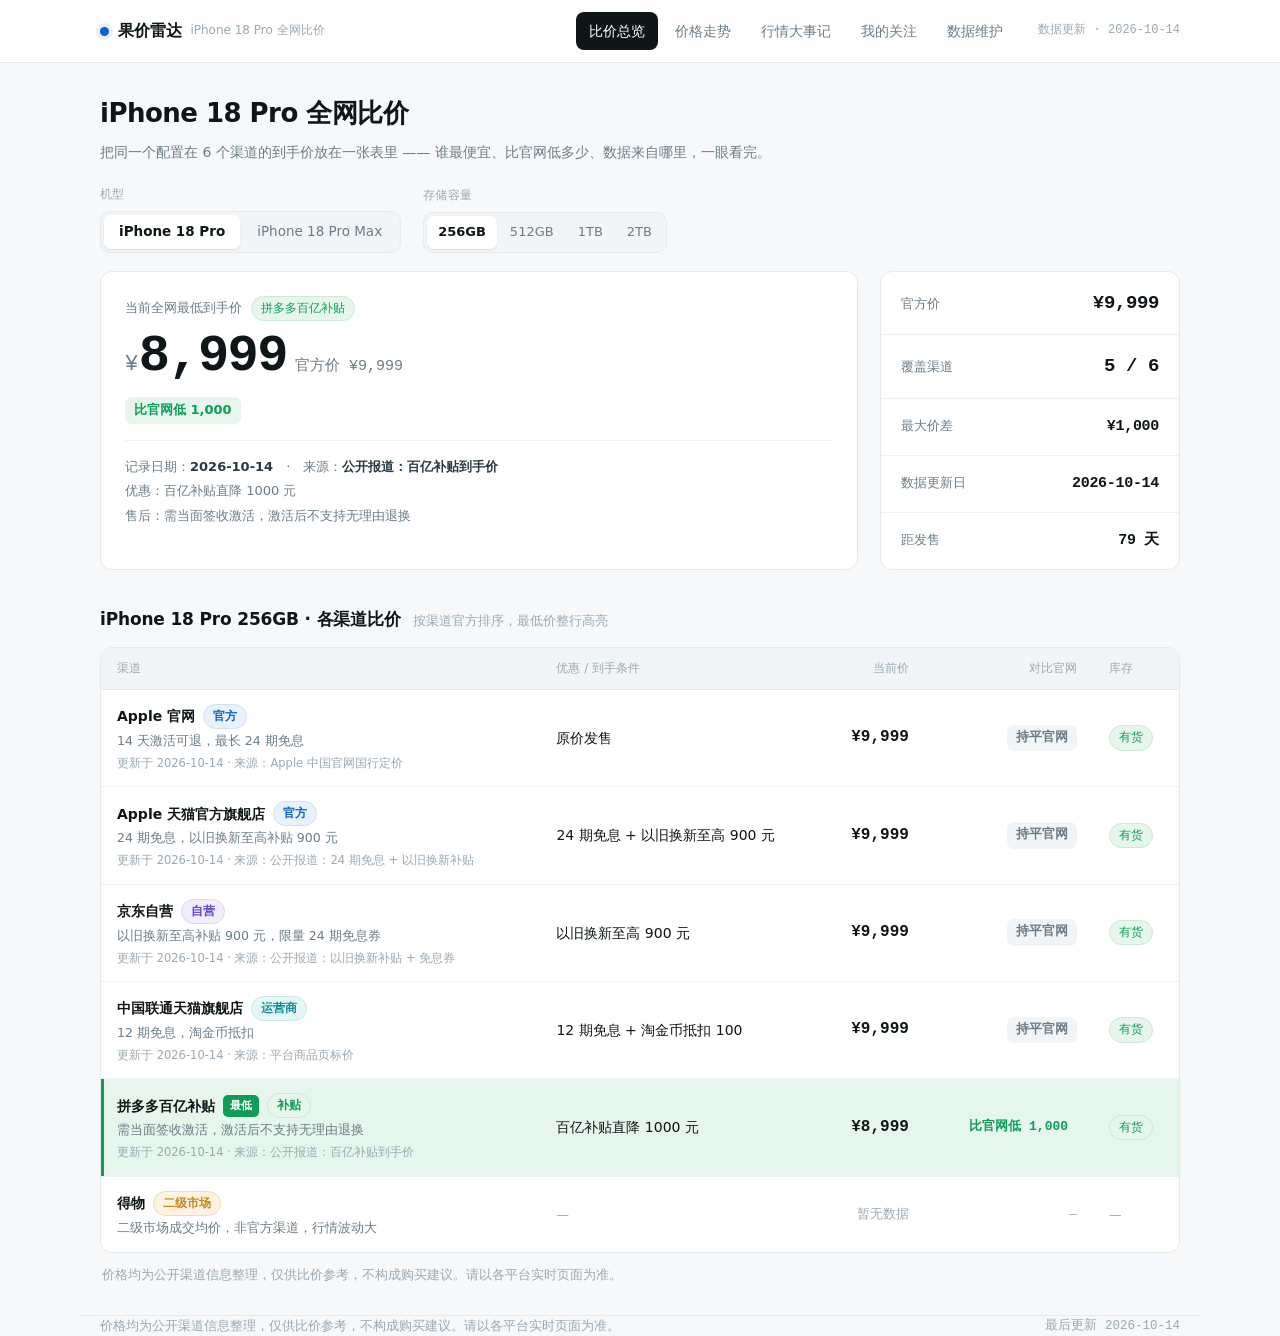
==== commit 0a14f761: "no comment" ====
--- a/index.html
+++ b/index.html
@@ -1,38 +1,36 @@
 <!doctype html>
 <html lang="zh-CN">
 <head>
-  <meta charset="UTF-8" />
-  <meta name="viewport" content="width=device-width, initial-scale=1" />
-  <meta name="theme-color" content="#07120f" />
-  <title>向上研究所 · A股 AI 科技趋势雷达</title>
-  <style>
-    @import url('https://fonts.googleapis.com/css2?family=DM+Mono:wght@400;500&family=Noto+Sans+SC:wght@400;500;600;700;800;900&display=swap');
-    :root { --ink:#e9f0e9; --muted:#9aa99f; --line:rgba(215,239,220,.13); --green:#c5ff58; --teal:#6fe4c3; --orange:#ffad66; --paper:#0a1612; --panel:#101f19; }
-    *{box-sizing:border-box} html{scroll-behavior:smooth} body{margin:0;background:var(--paper);color:var(--ink);font-family:"Noto Sans SC",system-ui,sans-serif;letter-spacing:.01em}
-    body:before{content:"";position:fixed;inset:0;z-index:-2;background:radial-gradient(circle at 82% -10%,#254f37 0,transparent 29rem),radial-gradient(circle at 0 65%,#143c34 0,transparent 27rem)}
-    body:after{content:"";position:fixed;inset:0;z-index:-1;opacity:.13;background-image:linear-gradient(rgba(255,255,255,.14) 1px,transparent 1px),linear-gradient(90deg,rgba(255,255,255,.14) 1px,transparent 1px);background-size:48px 48px;mask-image:linear-gradient(to bottom,black,transparent 90%)}
-    .wrap{max-width:1240px;margin:auto;padding:0 28px}.top{height:80px;display:flex;align-items:center;justify-content:space-between;border-bottom:1px solid var(--line)}
-    .brand{font-weight:900;font-size:18px;letter-spacing:.08em;text-decoration:none;color:var(--ink)}.brand i{display:inline-block;width:10px;height:10px;background:var(--green);border-radius:50%;margin-right:10px;box-shadow:0 0 18px var(--green)}
-    nav{display:flex;gap:26px}nav a{color:var(--muted);text-decoration:none;font-size:14px}nav a:hover{color:var(--green)}
-    .hero{min-height:580px;padding:88px 0 56px;position:relative}.eyebrow,.mono{font:12px "DM Mono",monospace;letter-spacing:.1em;text-transform:uppercase}.eyebrow{color:var(--green);display:flex;align-items:center;gap:10px}.pulse{width:7px;height:7px;background:var(--green);border-radius:50%;animation:pulse 2s infinite}@keyframes pulse{50%{opacity:.2;box-shadow:0 0 0 7px rgba(197,255,88,.1)}}
-    h1{font-size:clamp(42px,7vw,86px);letter-spacing:-.07em;line-height:1.03;margin:27px 0 24px;max-width:880px;font-weight:900}.accent{color:var(--green)}.hero p{font-size:18px;color:#b9c9bc;line-height:1.8;max-width:610px;margin:0}.hero-grid{display:grid;grid-template-columns:1fr 360px;gap:30px;align-items:end}.signal-card{background:rgba(16,31,25,.8);border:1px solid var(--line);padding:26px;backdrop-filter:blur(10px);position:relative;overflow:hidden}.signal-card:before{content:"";height:3px;position:absolute;left:0;right:0;top:0;background:linear-gradient(90deg,var(--green),var(--teal),transparent)}.signal-head{display:flex;justify-content:space-between;align-items:center;color:var(--muted)}.status{color:var(--green);font:11px "DM Mono",monospace}.signal-score{font:60px "DM Mono",monospace;margin:17px 0 10px;letter-spacing:-.08em}.bar{height:5px;background:#25362c;margin:20px 0 12px}.bar i{display:block;width:68%;height:100%;background:linear-gradient(90deg,var(--teal),var(--green))}.signal-foot{display:flex;justify-content:space-between;font-size:13px;color:var(--muted)}
-    .disclaimer{border-top:1px solid var(--line);border-bottom:1px solid var(--line);padding:14px 0;color:var(--muted);font-size:12px;display:flex;gap:14px;align-items:center}.disclaimer b{color:var(--orange);font-weight:600}
-    section{padding:90px 0;border-bottom:1px solid var(--line)}.section-label{color:var(--green);margin-bottom:16px}.section-heading{font-size:clamp(30px,4vw,48px);letter-spacing:-.05em;margin:0 0 42px;line-height:1.15}.theme-grid{display:grid;grid-template-columns:repeat(4,1fr);border-left:1px solid var(--line)}.theme{min-height:262px;padding:24px;border:1px solid var(--line);border-left:0;position:relative;transition:.25s;background:rgba(13,28,22,.3)}.theme:hover{background:#193226;transform:translateY(-5px)}.theme-num{color:var(--green);font:12px "DM Mono",monospace}.theme h3{font-size:23px;margin:55px 0 12px;letter-spacing:-.04em}.theme p{font-size:14px;line-height:1.7;color:var(--muted);margin:0}.tag{position:absolute;top:24px;right:20px;font:10px "DM Mono",monospace;border:1px solid #45604d;padding:5px 7px;color:#b9c9bc}
-    .research-layout{display:grid;grid-template-columns:1.05fr .95fr;gap:65px}.thesis{font-size:22px;line-height:1.75;margin:0;color:#d6e0d7;letter-spacing:-.02em}.thesis strong{color:var(--green);font-weight:600}.checklist{margin-top:26px;border-top:1px solid var(--line)}.check{padding:17px 0;border-bottom:1px solid var(--line);display:flex;gap:15px;color:#becbc0;font-size:15px}.check span{color:var(--green);font-family:"DM Mono",monospace}.matrix{border:1px solid var(--line);background:rgba(9,19,15,.55)}.matrix-head,.matrix-row{display:grid;grid-template-columns:1.35fr .7fr .7fr;padding:15px 19px;align-items:center;border-bottom:1px solid var(--line);font-size:14px}.matrix-head{color:var(--muted);font:11px "DM Mono",monospace}.matrix-row:last-child{border:0}.heat{color:var(--green)}.watch{color:var(--orange)}
-    .weekly{display:grid;grid-template-columns:repeat(3,1fr);gap:20px}.note{padding:26px;background:var(--panel);border:1px solid var(--line)}.note .mono{color:var(--teal)}.note h3{font-size:21px;letter-spacing:-.04em;margin:28px 0 14px}.note p{font-size:14px;color:var(--muted);line-height:1.75;margin:0}.note a{display:inline-block;margin-top:23px;color:var(--green);font-size:13px;text-decoration:none}
-    footer{padding:30px 0 45px;display:flex;justify-content:space-between;gap:20px;color:#76877a;font-size:12px}.updated{font-family:"DM Mono",monospace}@media(max-width:800px){.wrap{padding:0 18px}.top{height:68px}nav{display:none}.hero{padding:70px 0 36px;min-height:0}.hero-grid,.research-layout{grid-template-columns:1fr}.signal-card{margin-top:16px}.theme-grid{grid-template-columns:1fr 1fr}.weekly{grid-template-columns:1fr}.research-layout{gap:35px}section{padding:60px 0}footer{display:block;line-height:2}.signal-score{font-size:48px}}@media(max-width:440px){.theme-grid{grid-template-columns:1fr}h1{font-size:46px}.hero p{font-size:16px}}
-  </style>
+<meta charset="utf-8">
+<meta name="viewport" content="width=device-width,initial-scale=1">
+<meta name="theme-color" content="#ffffff">
+<title>果价雷达 · iPhone 18 Pro 全网比价</title>
+<meta name="description" content="跟踪 iPhone 18 Pro / Pro Max 在 Apple 官网、天猫、京东、拼多多、得物等平台的价格，实时比价、价格走势与降价提醒。">
+<link rel="icon" href="data:image/svg+xml,%3Csvg xmlns='http://www.w3.org/2000/svg' viewBox='0 0 32 32'%3E%3Ccircle cx='16' cy='16' r='12' fill='%230b63c5'/%3E%3C/svg%3E">
+<link rel="stylesheet" href="styles.css">
 </head>
 <body>
-  <header class="wrap top"><a class="brand" href="#top"><i></i>向上研究所</a><nav><a href="#themes">趋势地图</a><a href="#method">研究框架</a><a href="#notes">本周观察</a></nav></header>
-  <main id="top" class="wrap">
-    <div class="hero"><div class="hero-grid"><div><div class="eyebrow"><span class="pulse"></span> A-SHARE / AI TECHNOLOGY / RESEARCH</div><h1>看清 AI 科技的<br><span class="accent">下一段趋势。</span></h1><p>给关注 A 股科技主线的投资者，一张持续更新的产业趋势地图。少一点喧嚣题材，多一些可验证的商业进展、供需变化与风险边界。</p></div><aside class="signal-card"><div class="signal-head"><span>科技趋势温度</span><span class="status">● OBSERVE</span></div><div class="signal-score">68<span style="font-size:20px;color:#718579">/100</span></div><div class="bar"><i></i></div><div class="signal-foot"><span>关注而不追逐</span><span>研究参考</span></div></aside></div></div>
-    <div class="disclaimer"><b>风险提示</b><span>本站内容用于行业研究与学习，不构成任何证券投资建议。市场有风险，决策需独立。</span></div>
-    <section id="themes"><div class="section-label mono">01 / TREND MAP</div><h2 class="section-heading">AI 不是一个题材，<br>而是一条正在重构的产业链。</h2><div class="theme-grid"><article class="theme"><span class="theme-num">01</span><span class="tag">基础层</span><h3>算力基础设施</h3><p>关注订单能见度、供给约束与资本开支周期，而非只看概念标签。</p></article><article class="theme"><span class="theme-num">02</span><span class="tag">能力层</span><h3>模型与工具链</h3><p>模型能力走向规模化应用，推理成本、工具生态与国产替代是关键变量。</p></article><article class="theme"><span class="theme-num">03</span><span class="tag">应用层</span><h3>企业智能化</h3><p>从“接入 AI”到产生可量化收入，验证场景、客户留存与毛利改善。</p></article><article class="theme"><span class="theme-num">04</span><span class="tag">实体层</span><h3>具身智能</h3><p>硬件降本与数据闭环共同推进，留意量产节奏和真实交付，而非演示效果。</p></article></div></section>
-    <section id="method"><div class="research-layout"><div><div class="section-label mono">02 / HOW WE LOOK</div><h2 class="section-heading">把“热点”拆成<br>可以跟踪的问题。</h2><p class="thesis">一个主题值得长期研究，不取决于它有多热，而取决于<strong>需求是否真实、业绩能否兑现、估值是否留有安全边际</strong>。</p><div class="checklist"><div class="check"><span>01</span>产业需求：订单、招标、客户资本开支有没有持续性？</div><div class="check"><span>02</span>公司兑现：收入、利润和现金流能否互相印证？</div><div class="check"><span>03</span>市场预期：当前位置已经包含了多少乐观叙事？</div></div></div><div class="matrix"><div class="matrix-head"><span>观察维度</span><span>当前重点</span><span>信号</span></div><div class="matrix-row"><span>算力供需与价格</span><span>景气持续性</span><span class="heat">● 跟踪</span></div><div class="matrix-row"><span>国产软硬件协同</span><span>产品验证</span><span class="heat">● 跟踪</span></div><div class="matrix-row"><span>AI 应用商业化</span><span>收入转化</span><span class="watch">● 观察</span></div><div class="matrix-row"><span>机器人量产落地</span><span>供应链节奏</span><span class="watch">● 观察</span></div><div class="matrix-row"><span>估值与交易拥挤度</span><span>风险控制</span><span class="heat">● 必看</span></div></div></div></section>
-    <section id="notes"><div class="section-label mono">03 / WEEKLY NOTES</div><h2 class="section-heading">研究不是预测，<br>是为变化做好准备。</h2><div class="weekly"><article class="note"><div class="mono">QUESTION 01</div><h3>看订单，不只看发布会</h3><p>新产品与新合作值得留意，但决定趋势质量的，始终是后续订单、交付和客户复购。</p><a href="#method">查看研究框架 →</a></article><article class="note"><div class="mono">QUESTION 02</div><h3>看利润，不只看收入</h3><p>收入增长是否伴随盈利能力与经营现金流改善，是区分公司质量的重要尺度。</p><a href="#method">查看研究框架 →</a></article><article class="note"><div class="mono">QUESTION 03</div><h3>看风险，不只看机会</h3><p>技术迭代、竞争加剧、估值波动都可能改变回报路径。提前写下反面证据。</p><a href="#method">查看研究框架 →</a></article></div></section>
-  </main>
-  <footer class="wrap"><span>向上研究所 · A股 AI 科技趋势雷达</span><span class="updated">LAST UPDATED · <span id="date"></span></span></footer>
-  <script>document.getElementById('date').textContent=new Intl.DateTimeFormat('zh-CN',{year:'numeric',month:'2-digit',day:'2-digit'}).format(new Date());</script>
+
+<header class="topbar">
+  <div class="wrap topbar-in">
+    <a class="brand" href="#/">
+      <span class="brand-dot"></span>
+      果价雷达 <small>iPhone 18 Pro 全网比价</small>
+    </a>
+    <nav class="nav" id="nav"></nav>
+    <span class="stamp" id="stamp"></span>
+  </div>
+</header>
+
+<main class="wrap" id="view"></main>
+
+<footer class="wrap">
+  <span id="foot-note"></span>
+  <span class="mono" id="foot-time"></span>
+</footer>
+
+<div class="tip" id="tip"></div>
+
+<script src="app.js"></script>
 </body>
 </html>
--- a/styles.css
+++ b/styles.css
@@ -0,0 +1,184 @@
+/* 果价雷达 · iPhone 18 Pro 全网比价 */
+:root{
+  --ink:#0f1618; --ink-2:#2a3a42; --muted:#6c7d87; --faint:#9aa9b3;
+  --line:#e4eaee; --line-2:#eef2f5;
+  --bg:#f6f8fa; --card:#ffffff; --sunk:#f2f5f7;
+  --accent:#0b63c5; --accent-soft:#e8f1fc;
+  --down:#0f9d58; --down-soft:#e6f6ec;   /* 低于官网（便宜） */
+  --up:#d93b32;   --up-soft:#fdeceb;     /* 高于官网（贵） */
+  --warn:#c8871a; --warn-soft:#fdf3e0;
+  --radius:12px;
+  --mono:"SF Mono",ui-monospace,Menlo,Consolas,monospace;
+}
+*{box-sizing:border-box}
+html,body{margin:0;padding:0}
+body{
+  background:var(--bg); color:var(--ink);
+  font:15px/1.6 -apple-system,BlinkMacSystemFont,"PingFang SC","Hiragino Sans GB","Microsoft YaHei",system-ui,sans-serif;
+  -webkit-font-smoothing:antialiased;
+}
+a{color:var(--accent);text-decoration:none}
+a:hover{text-decoration:underline}
+button{font:inherit;cursor:pointer}
+.wrap{max-width:1120px;margin:0 auto;padding:0 20px}
+
+/* ---------- top bar ---------- */
+.topbar{position:sticky;top:0;z-index:50;background:rgba(255,255,255,.86);backdrop-filter:saturate(180%) blur(12px);border-bottom:1px solid var(--line)}
+.topbar-in{display:flex;align-items:center;gap:22px;height:62px}
+.brand{display:flex;align-items:center;gap:9px;font-weight:700;font-size:16px;letter-spacing:-.01em;color:var(--ink);text-decoration:none}
+.brand:hover{text-decoration:none}
+.brand-dot{width:9px;height:9px;border-radius:50%;background:var(--accent);box-shadow:0 0 0 4px var(--accent-soft)}
+.brand small{font-weight:400;color:var(--faint);font-size:12px;letter-spacing:0}
+.nav{display:flex;gap:4px;margin-left:auto}
+.nav button{background:none;border:0;padding:8px 13px;border-radius:8px;color:var(--muted);font-size:14px;transition:.15s}
+.nav button:hover{background:var(--sunk);color:var(--ink)}
+.nav button.on{background:var(--ink);color:#fff}
+.stamp{font-size:12px;color:var(--faint);font-family:var(--mono);white-space:nowrap}
+
+/* ---------- generic ---------- */
+.card{background:var(--card);border:1px solid var(--line);border-radius:var(--radius)}
+.sect{margin:30px 0}
+.sect-head{display:flex;align-items:baseline;gap:12px;margin:0 0 14px}
+.sect-head h2{margin:0;font-size:17px;letter-spacing:-.01em}
+.sect-head .hint{color:var(--faint);font-size:13px}
+.mono{font-family:var(--mono);font-variant-numeric:tabular-nums}
+.pill{display:inline-flex;align-items:center;gap:5px;font-size:12px;padding:2px 9px;border-radius:999px;border:1px solid var(--line);color:var(--muted);background:#fff;white-space:nowrap}
+.pill.official{color:var(--accent);border-color:#cfe0f5;background:var(--accent-soft)}
+.pill.self{color:#5b4bc4;border-color:#ddd6f7;background:#f0edfd}
+.pill.subsidy{color:var(--down);border-color:#cbe9d7;background:var(--down-soft)}
+.pill.operator{color:#0f8f95;border-color:#c8e8e9;background:#e6f6f7}
+.pill.resale{color:var(--warn);border-color:#f0dcb4;background:var(--warn-soft)}
+.empty{color:var(--faint);text-align:center;padding:38px 10px;font-size:14px}
+
+/* ---------- hero ---------- */
+.hero{padding:30px 0 6px}
+.hero h1{margin:0 0 6px;font-size:26px;letter-spacing:-.02em}
+.hero .sub{color:var(--muted);font-size:14px;margin:0}
+.selector{display:flex;flex-wrap:wrap;gap:22px;align-items:flex-end;margin:22px 0 18px}
+.field{display:flex;flex-direction:column;gap:7px}
+.field>label{font-size:12px;color:var(--faint);letter-spacing:.02em}
+.seg{display:inline-flex;background:var(--sunk);border:1px solid var(--line);border-radius:10px;padding:3px;gap:2px}
+.seg button{border:0;background:none;padding:6px 15px;border-radius:7px;font-size:13.5px;color:var(--muted);white-space:nowrap}
+.seg button.on{background:#fff;color:var(--ink);font-weight:600;box-shadow:0 1px 2px rgba(16,32,40,.09)}
+.seg.tight button{padding:6px 11px;font-size:13px}
+
+.best{display:grid;grid-template-columns:minmax(0,1fr) 300px;gap:22px;align-items:stretch;margin-top:4px}
+.best-main{padding:24px}
+.best-main .k{font-size:13px;color:var(--muted);margin-bottom:10px;display:flex;align-items:center;gap:9px;flex-wrap:wrap}
+.best-main .price{font-size:52px;line-height:1;font-weight:700;letter-spacing:-.03em;font-family:var(--mono)}
+.best-main .price .cur{font-size:22px;font-weight:500;color:var(--muted);margin-right:2px}
+.best-main .price .sub{font-size:15px;color:var(--muted);font-weight:400;margin-left:8px;letter-spacing:0}
+.delta{display:inline-flex;align-items:center;gap:4px;font-size:13px;padding:3px 9px;border-radius:7px;font-weight:600}
+.delta.down{color:var(--down);background:var(--down-soft)}
+.delta.up{color:var(--up);background:var(--up-soft)}
+.delta.flat{color:var(--muted);background:var(--sunk)}
+.best-main .meta{margin-top:16px;padding-top:14px;border-top:1px solid var(--line-2);font-size:13px;color:var(--muted);line-height:1.9}
+.best-main .meta b{color:var(--ink-2);font-weight:600}
+.best-side{display:flex;flex-direction:column}
+.stat{padding:16px 20px;border-bottom:1px solid var(--line-2);display:flex;justify-content:space-between;align-items:baseline;gap:10px}
+.stat:last-child{border-bottom:0;flex:1}
+.stat .lab{font-size:13px;color:var(--muted)}
+.stat .val{font-family:var(--mono);font-size:19px;font-weight:600;letter-spacing:-.02em}
+.stat .val.sm{font-size:15px}
+
+/* ---------- channel table ---------- */
+.tbl{width:100%;border-collapse:collapse;font-size:14px}
+.tbl th{text-align:left;font-weight:500;font-size:12px;color:var(--faint);padding:11px 16px;border-bottom:1px solid var(--line);background:var(--sunk);white-space:nowrap}
+.tbl td{padding:14px 16px;border-bottom:1px solid var(--line-2);vertical-align:middle}
+.tbl tr:last-child td{border-bottom:0}
+.tbl tbody tr:hover{background:#fbfcfd}
+.tbl .num{font-family:var(--mono);font-variant-numeric:tabular-nums;text-align:right;white-space:nowrap}
+.tbl .ch-name{font-weight:600;display:flex;align-items:center;gap:8px;flex-wrap:wrap}
+.tbl .note{font-size:12.5px;color:var(--muted);margin-top:3px;line-height:1.5}
+.tbl .src{font-size:11.5px;color:var(--faint);margin-top:3px}
+.best-row{background:var(--down-soft)!important}
+.best-row td:first-child{box-shadow:inset 3px 0 0 var(--down)}
+.tagbest{font-size:11px;font-weight:700;color:#fff;background:var(--down);padding:2px 7px;border-radius:5px}
+.oos{color:var(--faint);font-size:12.5px}
+
+/* ---------- chart ---------- */
+.chart-box{padding:20px 18px 12px}
+.chart-legend{display:flex;flex-wrap:wrap;gap:16px;padding:0 4px 14px}
+.chart-legend span{display:inline-flex;align-items:center;gap:6px;font-size:12.5px;color:var(--muted);cursor:pointer;user-select:none}
+.chart-legend i{width:11px;height:3px;border-radius:2px;display:inline-block}
+.chart-legend span.off{opacity:.32}
+.chart-legend span.nodata{opacity:.38;cursor:default}
+.chart-legend span.nodata i{opacity:.6}
+svg.chart{display:block;width:100%;height:auto;overflow:visible}
+.grid-line{stroke:var(--line-2);stroke-width:1}
+.axis-t{fill:var(--faint);font-size:11px;font-family:var(--mono)}
+.tip{position:fixed;z-index:99;pointer-events:none;background:#0f1618;color:#fff;font-size:12px;padding:7px 10px;border-radius:7px;line-height:1.5;white-space:nowrap;font-family:var(--mono);box-shadow:0 4px 14px rgba(0,0,0,.18);opacity:0;transition:opacity .12s}
+.tip.on{opacity:1}
+
+/* ---------- timeline ---------- */
+.tl{position:relative;padding:8px 0 4px 26px}
+.tl:before{content:"";position:absolute;left:7px;top:14px;bottom:14px;width:2px;background:var(--line)}
+.tl-item{position:relative;padding:0 0 22px}
+.tl-item:last-child{padding-bottom:4px}
+.tl-item:before{content:"";position:absolute;left:-23px;top:6px;width:10px;height:10px;border-radius:50%;background:#fff;border:2px solid var(--faint)}
+.tl-item.launch:before{border-color:var(--accent);background:var(--accent)}
+.tl-item.price:before{border-color:var(--down);background:var(--down)}
+.tl-item.onsale:before{border-color:var(--up);background:var(--up)}
+.tl-date{font-family:var(--mono);font-size:12px;color:var(--faint)}
+.tl-item h3{margin:3px 0 6px;font-size:15.5px}
+.tl-item p{margin:0;font-size:13.5px;color:var(--muted);line-height:1.75}
+
+/* ---------- watch ---------- */
+.watch-grid{display:grid;grid-template-columns:repeat(auto-fill,minmax(268px,1fr));gap:14px}
+.wcard{padding:16px 18px}
+.wcard .top{display:flex;justify-content:space-between;align-items:flex-start;gap:10px}
+.wcard .name{font-weight:600;font-size:15px}
+.wcard .cur{margin:10px 0 2px;font-family:var(--mono);font-size:24px;font-weight:700;letter-spacing:-.02em}
+.wcard .goal{font-size:12.5px;color:var(--muted);margin-top:2px}
+.wcard .reach{margin-top:10px;font-size:12.5px;padding:5px 10px;border-radius:7px;display:inline-block}
+.wcard .reach.yes{background:var(--down-soft);color:var(--down);font-weight:600}
+.wcard .reach.no{background:var(--sunk);color:var(--muted)}
+.xbtn{background:none;border:0;color:var(--faint);font-size:16px;line-height:1;padding:2px 4px}
+.xbtn:hover{color:var(--up)}
+.form-row{display:flex;gap:10px;flex-wrap:wrap;align-items:flex-end}
+input,select{font:inherit;padding:8px 11px;border:1px solid var(--line);border-radius:9px;background:#fff;color:var(--ink);min-width:0}
+input:focus,select:focus{outline:2px solid var(--accent-soft);border-color:var(--accent)}
+.btn{border:0;background:var(--accent);color:#fff;padding:9px 17px;border-radius:9px;font-size:14px;font-weight:500}
+.btn:hover{background:#0a55a8}
+.btn.ghost{background:#fff;color:var(--ink-2);border:1px solid var(--line)}
+.btn.ghost:hover{background:var(--sunk)}
+.btn:disabled{opacity:.5;cursor:not-allowed}
+
+/* ---------- admin ---------- */
+.notice{display:flex;gap:10px;align-items:flex-start;background:var(--warn-soft);border:1px solid #f0dcb4;color:#7a5610;padding:12px 15px;border-radius:10px;font-size:13.5px;line-height:1.7}
+.notice b{color:#5f430c}
+.grid-wrap{overflow-x:auto}
+table.entry{border-collapse:separate;border-spacing:0;font-size:13.5px;width:100%}
+table.entry th,table.entry td{border-bottom:1px solid var(--line-2);padding:7px 8px;text-align:left;white-space:nowrap}
+table.entry th{font-size:12px;color:var(--faint);font-weight:500;position:sticky;top:0;background:var(--sunk);z-index:2}
+table.entry td.vname{font-weight:600;font-size:13px}
+table.entry input{width:96px;padding:6px 8px;font-family:var(--mono);font-size:13px}
+table.entry .diff{font-family:var(--mono);font-size:12px}
+.row-actions{display:flex;gap:10px;align-items:center;margin-top:16px;flex-wrap:wrap}
+.code{background:#0f1618;color:#c9e2ff;font-family:var(--mono);font-size:12px;padding:14px 16px;border-radius:10px;overflow:auto;max-height:280px;white-space:pre;line-height:1.6}
+
+/* ---------- footer ---------- */
+footer{margin:44px 0 0;border-top:1px solid var(--line);padding:22px 0 40px;color:var(--faint);font-size:12.5px;display:flex;justify-content:space-between;gap:16px;flex-wrap:wrap}
+
+@media(max-width:820px){
+  .best{grid-template-columns:1fr}
+  .best-main .price{font-size:40px}
+  .topbar-in{gap:12px}
+  .brand small{display:none}
+  .stamp{display:none}
+  .nav{margin-left:auto;overflow-x:auto;-webkit-overflow-scrolling:touch;scrollbar-width:none}
+  .nav::-webkit-scrollbar{display:none}
+  .nav button{flex:0 0 auto;padding:7px 11px;font-size:13.5px}
+  /* 窄屏收起「库存」列，保留渠道/优惠/当前价/对比官网 */
+  .tbl th:nth-child(5),.tbl td:nth-child(5){display:none}
+  .selector{gap:16px}
+}
+@media(max-width:520px){
+  /* 再收起「优惠」列 */
+  .tbl th:nth-child(2),.tbl td:nth-child(2){display:none}
+  .tbl td,.tbl th{padding:12px 11px}
+  .wrap{padding:0 14px}
+  .best-main{padding:18px}
+  .best-main .price{font-size:34px}
+  .hero h1{font-size:22px}
+}
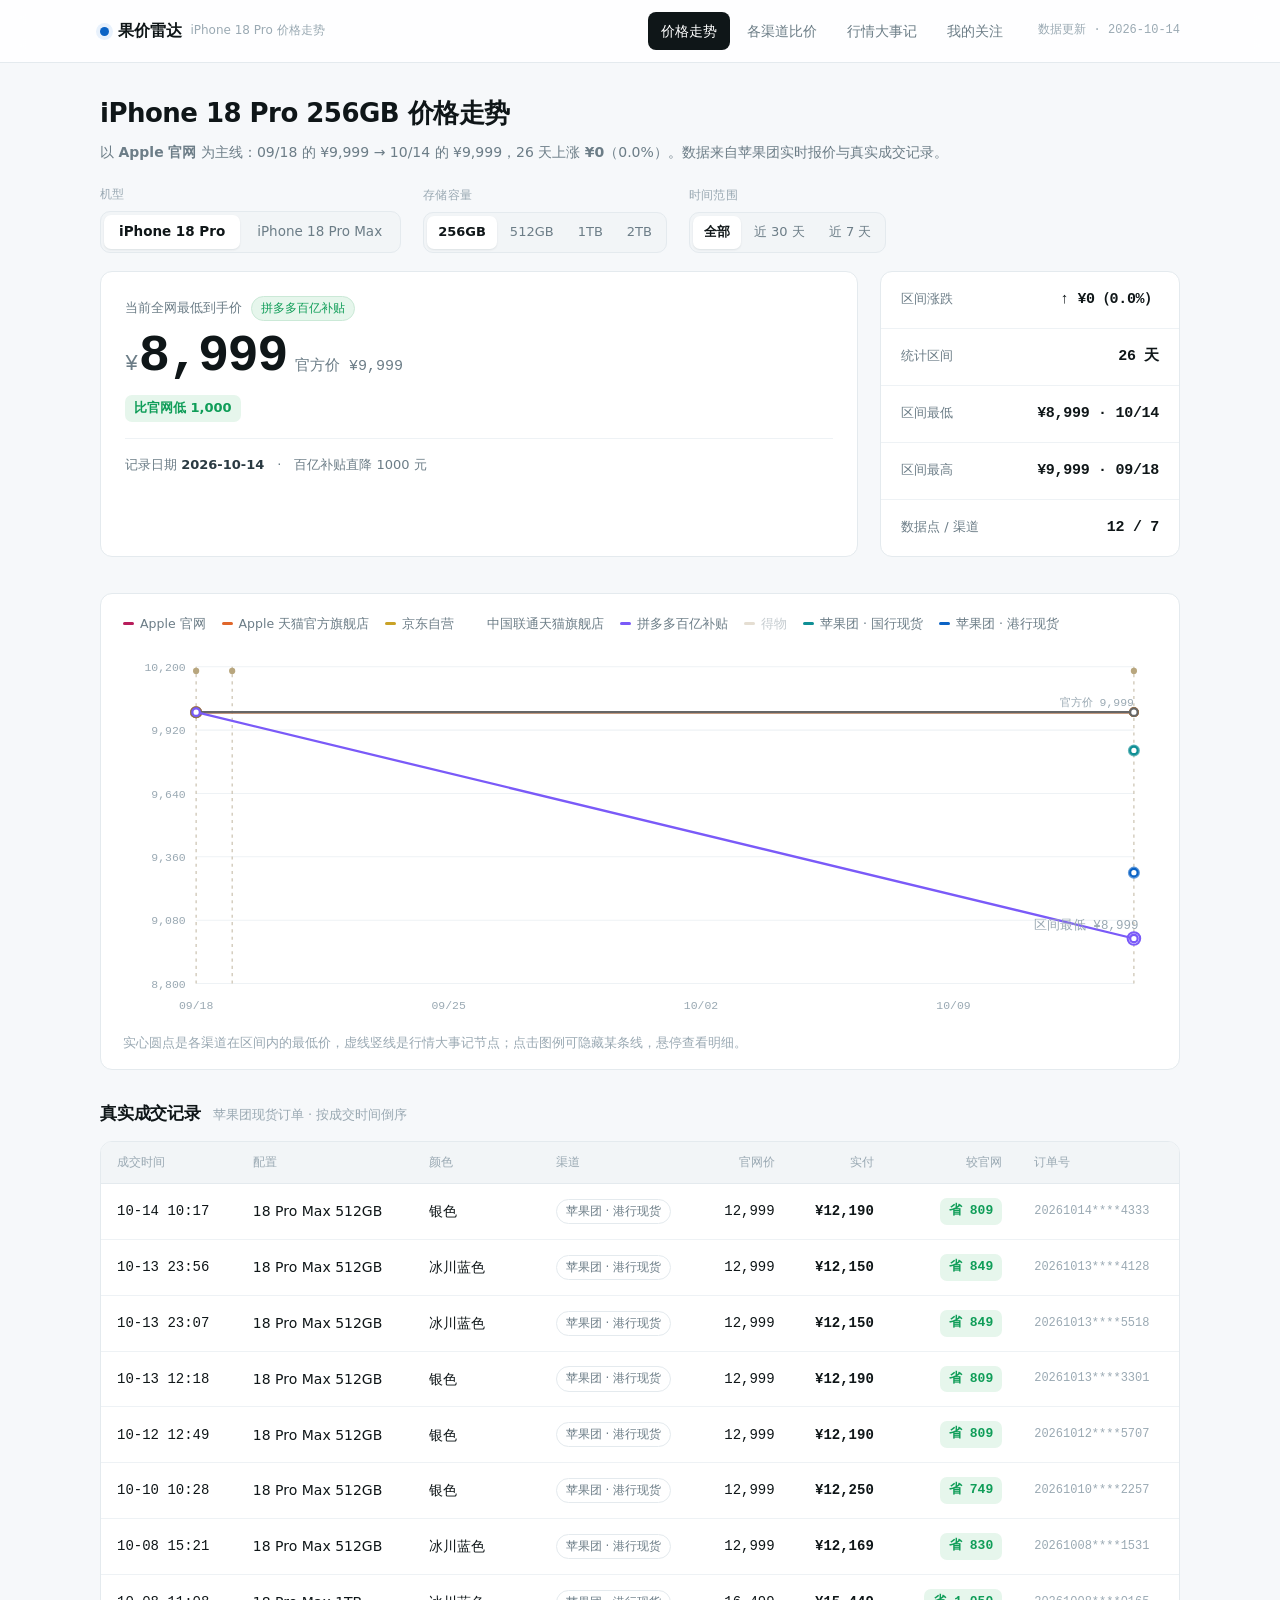
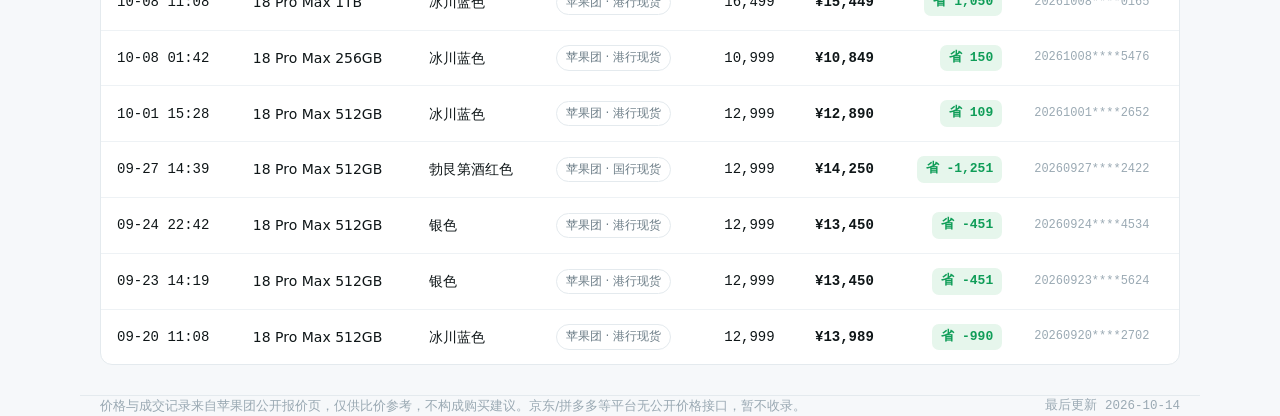
==== commit 94bea892: "no comment" ====
--- a/index.html
+++ b/index.html
@@ -4,8 +4,8 @@
 <meta charset="utf-8">
 <meta name="viewport" content="width=device-width,initial-scale=1">
 <meta name="theme-color" content="#ffffff">
-<title>果价雷达 · iPhone 18 Pro 全网比价</title>
-<meta name="description" content="跟踪 iPhone 18 Pro / Pro Max 在 Apple 官网、天猫、京东、拼多多、得物等平台的价格，实时比价、价格走势与降价提醒。">
+<title>果价雷达 · iPhone 18 Pro 价格走势与成交记录</title>
+<meta name="description" content="跟踪 iPhone 18 Pro / Pro Max 的价格走势：苹果团国行/港行现货实时报价、真实成交记录、行情大事记，看清单机什么时候最值得入手。">
 <link rel="icon" href="data:image/svg+xml,%3Csvg xmlns='http://www.w3.org/2000/svg' viewBox='0 0 32 32'%3E%3Ccircle cx='16' cy='16' r='12' fill='%230b63c5'/%3E%3C/svg%3E">
 <link rel="stylesheet" href="styles.css">
 </head>
@@ -15,7 +15,7 @@
   <div class="wrap topbar-in">
     <a class="brand" href="#/">
       <span class="brand-dot"></span>
-      果价雷达 <small>iPhone 18 Pro 全网比价</small>
+      果价雷达 <small>iPhone 18 Pro 价格走势</small>
     </a>
     <nav class="nav" id="nav"></nav>
     <span class="stamp" id="stamp"></span>
